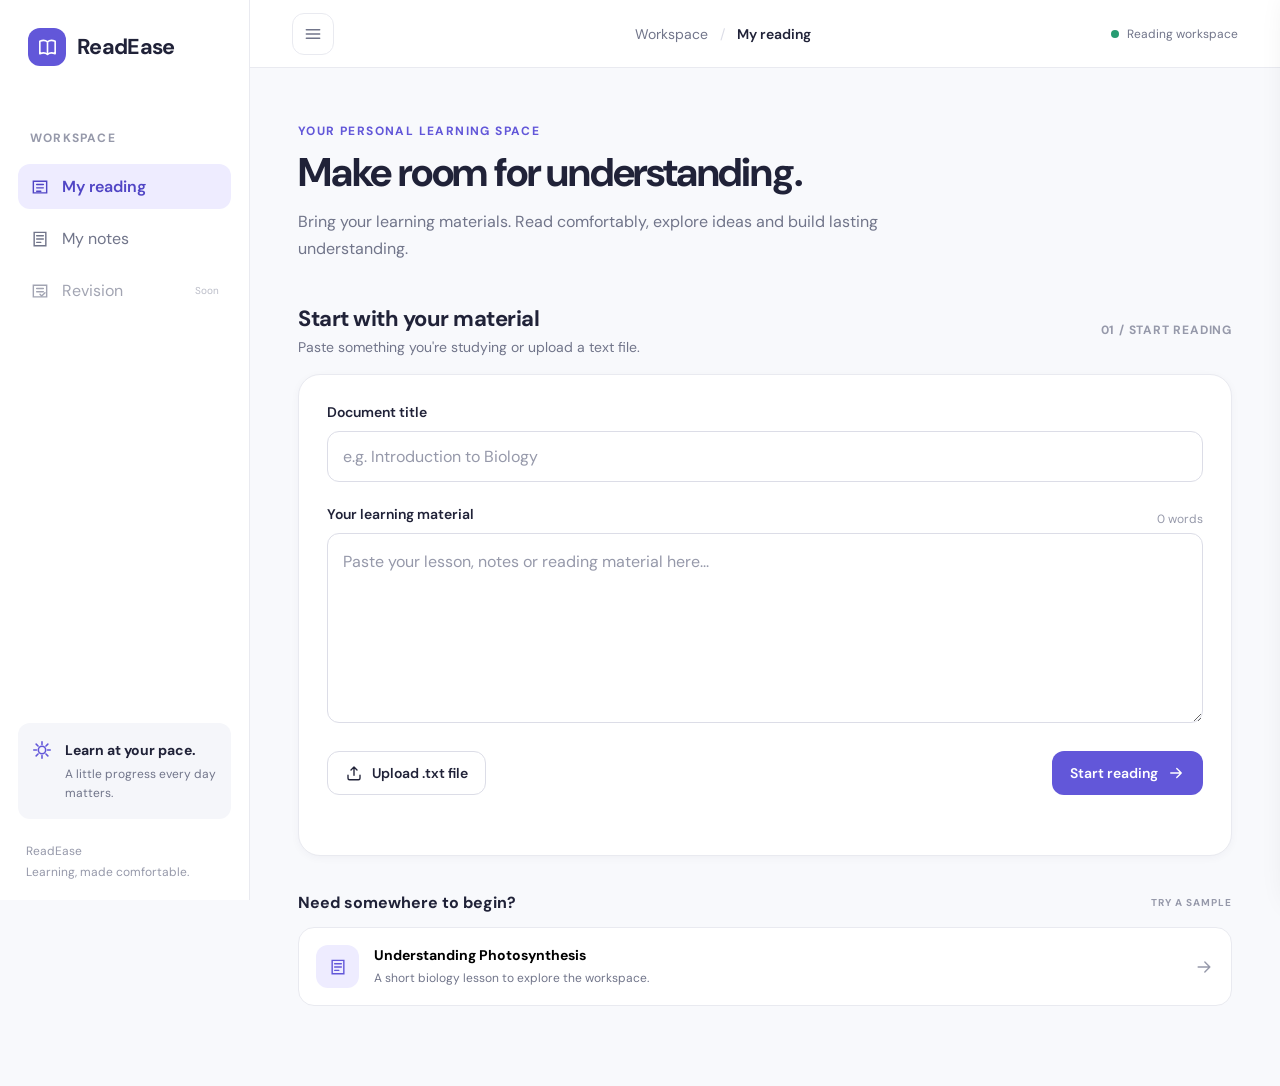
==== index.html @ 38e3af7a "initial commit" ====
<!DOCTYPE html>
<html lang="en">

<head>
  <meta charset="UTF-8" />
  <meta name="viewport" content="width=device-width, initial-scale=1.0" />

  <meta
    name="description"
    content="ReadEase helps students read comfortably, understand learning materials and remember what they learn."
  />

  <meta name="theme-color" content="#f8f9fc" />

  <title>ReadEase — Read. Understand. Remember.</title>

  <link rel="icon" href="/favicon.svg" type="image/svg+xml" />

  <link rel="preconnect" href="https://fonts.googleapis.com" />
  <link rel="preconnect" href="https://fonts.gstatic.com" crossorigin />

  <link
    href="https://fonts.googleapis.com/css2?family=DM+Sans:wght@400;500;600;700&family=Source+Serif+4:wght@400;500;600;700&family=Atkinson+Hyperlegible:wght@400;700&family=Open+Sans:wght@400;500;600;700&display=swap"
    rel="stylesheet"
  />

  <link rel="stylesheet" href="/src/styles/tokens.css" />
  <link rel="stylesheet" href="/src/styles/base.css" />
  <link rel="stylesheet" href="/src/styles/layout.css" />
  <link rel="stylesheet" href="/src/styles/components.css" />
  <link rel="stylesheet" href="/src/styles/responsive.css" />
  <link rel="stylesheet" href="/src/styles/accessibility.css" />

  <script type="module" src="/src/main.js"></script>
</head>

<body>

  <div class="app-shell">

    <!-- SIDEBAR -->

    <aside class="sidebar" id="sidebar">

      <a href="#" class="brand" aria-label="ReadEase home">

        <span class="brand-icon" aria-hidden="true">
          <svg viewBox="0 0 24 24" fill="none">
            <path
              d="M4 5.5C7.1 4.2 10.1 4.5 12 6.1C13.9 4.5 16.9 4.2 20 5.5V18.5C16.9 17.2 13.9 17.5 12 19.1C10.1 17.5 7.1 17.2 4 18.5V5.5Z"
              stroke="currentColor"
              stroke-width="1.7"
              stroke-linejoin="round"
            />
            <path
              d="M12 6.5V18.5"
              stroke="currentColor"
              stroke-width="1.7"
            />
          </svg>
        </span>

        <span>ReadEase</span>
      </a>


      <div class="sidebar-section">

        <p class="sidebar-label">WORKSPACE</p>

        <nav class="sidebar-nav" aria-label="Main navigation">

          <button class="nav-item active" type="button">
            <svg viewBox="0 0 24 24" fill="none" aria-hidden="true">
              <path d="M4 5H20V19H4V5Z" stroke="currentColor" stroke-width="1.7"/>
              <path d="M8 9H16M8 13H16M8 17H13" stroke="currentColor" stroke-width="1.7" stroke-linecap="round"/>
            </svg>
            <span>My reading</span>
          </button>

          <button
            class="nav-item"
            id="sidebarAnnotationsButton"
            type="button"
          >
            <svg viewBox="0 0 24 24" fill="none" aria-hidden="true">
              <path d="M5 4H19V20H5V4Z" stroke="currentColor" stroke-width="1.7"/>
              <path d="M8 8H16M8 12H16M8 16H13" stroke="currentColor" stroke-width="1.7" stroke-linecap="round"/>
            </svg>
            <span>My notes</span>
          </button>

          <button class="nav-item" type="button" disabled>
            <svg viewBox="0 0 24 24" fill="none" aria-hidden="true">
              <path d="M4 5H20V19H4V5Z" stroke="currentColor" stroke-width="1.7"/>
              <path d="M8 9H16M8 13H16" stroke="currentColor" stroke-width="1.7" stroke-linecap="round"/>
              <path d="M12 16L14 18L18 14" stroke="currentColor" stroke-width="1.7" stroke-linecap="round" stroke-linejoin="round"/>
            </svg>
            <span>Revision</span>
            <span class="coming-soon">Soon</span>
          </button>

        </nav>
      </div>


      <div class="sidebar-bottom">

        <div class="sidebar-message">

          <span class="message-icon" aria-hidden="true">
            <svg viewBox="0 0 24 24" fill="none">
              <path d="M12 3V6M12 18V21M3 12H6M18 12H21M5.6 5.6L7.7 7.7M16.3 16.3L18.4 18.4M18.4 5.6L16.3 7.7M7.7 16.3L5.6 18.4" stroke="currentColor" stroke-width="1.7" stroke-linecap="round"/>
              <circle cx="12" cy="12" r="4" stroke="currentColor" stroke-width="1.7"/>
            </svg>
          </span>

          <div>
            <strong>Learn at your pace.</strong>
            <p>A little progress every day matters.</p>
          </div>

        </div>

        <div class="sidebar-footer">
          <span>ReadEase</span>
          <span>Learning, made comfortable.</span>
        </div>

      </div>

    </aside>


    <!-- MAIN AREA -->

    <main class="main-area">

      <header class="topbar">

        <button
          class="mobile-menu-button icon-button"
          id="mobileMenuButton"
          type="button"
          aria-label="Toggle navigation"
          aria-expanded="false"
          aria-controls="sidebar"
        >
          <svg viewBox="0 0 24 24" fill="none" aria-hidden="true">
            <path d="M4 7H20M4 12H20M4 17H20" stroke="currentColor" stroke-width="1.8" stroke-linecap="round"/>
          </svg>
        </button>

        <div class="breadcrumb">
          <span>Workspace</span>
          <span class="breadcrumb-divider">/</span>
          <strong id="breadcrumbCurrent">My reading</strong>
        </div>

        <div class="topbar-right">
          <span class="offline-indicator">
            <span class="status-dot"></span>
            Reading workspace
          </span>
        </div>

      </header>


      <section class="page-content">

        <!-- PAGE HEADING -->

        <div class="page-heading" id="pageHeading">

          <div>
            <p class="eyebrow">YOUR PERSONAL LEARNING SPACE</p>

            <h1>Make room for understanding.</h1>

            <p class="page-description">
              Bring your learning materials. Read comfortably,
              explore ideas and build lasting understanding.
            </p>
          </div>

        </div>


        <!-- IMPORT SECTION -->

        <section class="import-section" id="importSection">

          <div class="section-heading">

            <div>
              <h2>Start with your material</h2>
              <p>Paste something you're studying or upload a text file.</p>
            </div>

            <span class="step-indicator">01 / START READING</span>

          </div>


          <div class="import-card">

            <div class="input-group">

              <label for="documentTitle">Document title</label>

              <input
                type="text"
                id="documentTitle"
                placeholder="e.g. Introduction to Biology"
                maxlength="120"
              />

            </div>


            <div class="input-group">

              <div class="textarea-heading">
                <label for="documentContent">Your learning material</label>
                <span id="wordCount">0 words</span>
              </div>

              <textarea
                id="documentContent"
                placeholder="Paste your lesson, notes or reading material here..."
                spellcheck="true"
              ></textarea>

            </div>


            <div class="import-actions">

              <label
                for="fileInput"
                class="button button-secondary upload-button"
              >
                <svg viewBox="0 0 24 24" fill="none" aria-hidden="true">
                  <path d="M12 15V4M8 8L12 4L16 8" stroke="currentColor" stroke-width="1.8" stroke-linecap="round" stroke-linejoin="round"/>
                  <path d="M4 15V19C4 20.1 4.9 21 6 21H18C19.1 21 20 20.1 20 19V15" stroke="currentColor" stroke-width="1.8" stroke-linecap="round"/>
                </svg>
                Upload .txt file
              </label>

              <input
                type="file"
                id="fileInput"
                accept=".txt,text/plain"
                hidden
              />

              <button
                class="button button-primary"
                id="startReadingButton"
                type="button"
              >
                Start reading

                <svg viewBox="0 0 24 24" fill="none" aria-hidden="true">
                  <path d="M5 12H19M13 6L19 12L13 18" stroke="currentColor" stroke-width="1.8" stroke-linecap="round" stroke-linejoin="round"/>
                </svg>
              </button>

            </div>

            <p class="form-message" id="formMessage" role="alert"></p>

          </div>


          <!-- SAMPLE -->

          <div class="sample-section">

            <div class="sample-heading">
              <h3>Need somewhere to begin?</h3>
              <span>TRY A SAMPLE</span>
            </div>

            <button class="sample-card" id="sampleButton" type="button">

              <span class="sample-icon" aria-hidden="true">
                <svg viewBox="0 0 24 24" fill="none">
                  <path d="M5 4H19V20H5V4Z" stroke="currentColor" stroke-width="1.7"/>
                  <path d="M8 8H16M8 12H16M8 16H13" stroke="currentColor" stroke-width="1.7" stroke-linecap="round"/>
                </svg>
              </span>

              <span class="sample-copy">
                <strong>Understanding Photosynthesis</strong>
                <span>A short biology lesson to explore the workspace.</span>
              </span>

              <svg class="sample-arrow" viewBox="0 0 24 24" fill="none" aria-hidden="true">
                <path d="M5 12H19M13 6L19 12L13 18" stroke="currentColor" stroke-width="1.7" stroke-linecap="round" stroke-linejoin="round"/>
              </svg>

            </button>

          </div>

        </section>


        <!-- READER SECTION -->

        <section class="reader-section hidden" id="readerSection">

          <div class="reader-toolbar">

            <button
              class="button button-secondary"
              id="editDocumentButton"
              type="button"
            >
              <svg viewBox="0 0 24 24" fill="none" aria-hidden="true">
                <path d="M15 18L9 12L15 6" stroke="currentColor" stroke-width="1.8" stroke-linecap="round" stroke-linejoin="round"/>
              </svg>
              Edit material
            </button>


            <div class="reader-tools">

              <button
                class="icon-button"
                id="decreaseFontButton"
                type="button"
                aria-label="Decrease text size"
                title="Decrease text size"
              >
                <span class="font-control-small">A−</span>
              </button>

              <button
                class="icon-button"
                id="increaseFontButton"
                type="button"
                aria-label="Increase text size"
                title="Increase text size"
              >
                <span class="font-control-large">A+</span>
              </button>


              <button
                class="button button-secondary"
                id="annotationsButton"
                type="button"
              >
                My annotations
              </button>


              <button
                class="button button-secondary"
                id="accessibilityButton"
                type="button"
                aria-expanded="false"
                aria-controls="accessibilityPanel"
              >
                <svg viewBox="0 0 24 24" fill="none" aria-hidden="true">
                  <circle cx="12" cy="12" r="3" stroke="currentColor" stroke-width="1.7"/>
                  <path d="M12 2V5M12 19V22M2 12H5M19 12H22M4.93 4.93L7.05 7.05M16.95 16.95L19.07 19.07M19.07 4.93L16.95 7.05M7.05 16.95L4.93 19.07" stroke="currentColor" stroke-width="1.7" stroke-linecap="round"/>
                </svg>
                Reading settings
              </button>


              <button
                class="button button-secondary focus-button"
                id="focusModeButton"
                type="button"
                aria-pressed="false"
              >
                <svg viewBox="0 0 24 24" fill="none" aria-hidden="true">
                  <path d="M4 9V5H8M16 5H20V9M20 15V19H16M8 19H4V15" stroke="currentColor" stroke-width="1.7" stroke-linecap="round" stroke-linejoin="round"/>
                </svg>
                <span>Focus mode</span>
              </button>

            </div>

          </div>


          <!-- ACCESSIBILITY PANEL -->

          <section
            class="accessibility-panel hidden"
            id="accessibilityPanel"
            aria-label="Reading preferences"
          >

            <div class="accessibility-panel-header">

              <div>
                <h2>Make reading comfortable</h2>
                <p>Adjust the experience to suit your preferences.</p>
              </div>

              <button
                class="icon-button"
                id="closeAccessibilityButton"
                type="button"
                aria-label="Close reading settings"
              >
                <svg viewBox="0 0 24 24" fill="none" aria-hidden="true">
                  <path d="M6 6L18 18M18 6L6 18" stroke="currentColor" stroke-width="1.8" stroke-linecap="round"/>
                </svg>
              </button>

            </div>


            <div class="settings-grid">

              <div class="setting-control">
                <label for="fontFamilySelect">Reading font</label>

                <select id="fontFamilySelect">
                  <option value="serif">Source Serif</option>
                  <option value="atkinson">Atkinson Hyperlegible</option>
                  <option value="sans">Open Sans</option>
                  <option value="system">System default</option>
                </select>
              </div>


              <div class="setting-control">
                <label for="lineSpacingRange">
                  Line spacing
                  <output id="lineSpacingValue">1.9</output>
                </label>

                <input
                  type="range"
                  id="lineSpacingRange"
                  min="1.4"
                  max="2.4"
                  step="0.1"
                  value="1.9"
                />
              </div>


              <div class="setting-control">
                <label for="letterSpacingRange">
                  Letter spacing
                  <output id="letterSpacingValue">0px</output>
                </label>

                <input
                  type="range"
                  id="letterSpacingRange"
                  min="0"
                  max="2"
                  step="0.1"
                  value="0"
                />
              </div>


              <div class="setting-control">
                <label for="readingThemeSelect">Reading background</label>

                <select id="readingThemeSelect">
                  <option value="light">Light</option>
                  <option value="warm">Warm</option>
                  <option value="dark">Dark</option>
                </select>
              </div>

            </div>


            <div class="settings-footer">

              <label class="toggle-setting" for="readingRulerToggle">

                <span>
                  <strong>Reading ruler</strong>
                  <small>Highlight the line you're following.</small>
                </span>

                <input
                  type="checkbox"
                  id="readingRulerToggle"
                />

                <span class="toggle-track" aria-hidden="true"></span>

              </label>

              <button
                class="text-button"
                id="resetReadingSettings"
                type="button"
              >
                Reset preferences
              </button>

            </div>

          </section>


          <!-- SPEECH PLAYER -->

          <section class="speech-player" aria-label="Read aloud controls">

            <div class="speech-info">

              <span class="speech-icon" aria-hidden="true">
                <svg viewBox="0 0 24 24" fill="none">
                  <path d="M4 10V14H8L13 18V6L8 10H4Z" stroke="currentColor" stroke-width="1.7" stroke-linejoin="round"/>
                  <path d="M17 9C18.6 10.6 18.6 13.4 17 15M19.5 6.5C22.5 9.5 22.5 14.5 19.5 17.5" stroke="currentColor" stroke-width="1.7" stroke-linecap="round"/>
                </svg>
              </span>

              <div>
                <strong>Listen to your reading</strong>
                <span id="speechStatus" aria-live="polite">Ready when you are</span>
              </div>

            </div>


            <div class="speech-controls">

              <button
                class="button button-primary speech-action"
                id="speechPlayButton"
                type="button"
              >
                Play
              </button>

              <button
                class="button button-secondary speech-action"
                id="speechPauseButton"
                type="button"
                disabled
              >
                Pause
              </button>

              <button
                class="button button-secondary speech-action"
                id="speechStopButton"
                type="button"
                disabled
              >
                Stop
              </button>

            </div>

          </section>


          <!-- READING CARD -->

          <article class="reading-card" id="readingCard">

            <div class="reading-meta">
              <span class="reading-category">YOUR READING</span>
              <span id="readingWordCount">0 words</span>
            </div>

            <h1 class="reading-title" id="readingTitle"></h1>

            <div class="reading-divider"></div>

            <div
              class="reading-content"
              id="readingContent"
              aria-label="Reading material"
            ></div>

          </article>


          <div class="reader-bottom-note">
            <svg viewBox="0 0 24 24" fill="none" aria-hidden="true">
              <circle cx="12" cy="12" r="9" stroke="currentColor" stroke-width="1.7"/>
              <path d="M12 11V16M12 8H12.01" stroke="currentColor" stroke-width="1.7" stroke-linecap="round"/>
            </svg>
            Take your time. Understanding matters more than speed.
          </div>

        </section>

      </section>

    </main>

  </div>


  <div class="mobile-overlay" id="mobileOverlay"></div>

  <div
    class="reading-ruler"
    id="readingRuler"
    aria-hidden="true"
  ></div>

</body>
</html>
---- src/styles/tokens.css ----
:root {
  /* Brand */
  
  --color-primary: #6257d9;
  --color-primary-dark: #5045c5;
  --color-primary-soft: #eeecff;
  
  /* Backgrounds */
  
  --color-background: #f8f9fc;
  --color-surface: #ffffff;
  --color-surface-soft: #f5f6fa;
  
  /* Text */
  
  --color-text: #202238;
  --color-text-secondary: #71758a;
  --color-text-muted: #9699aa;
  
  /* Borders */
  
  --color-border: #e9eaf0;
  --color-border-strong: #dcdde7;
  
  /* Status */
  
  --color-success: #269b71;
  --color-success-soft: #e8f7f0;
  --color-danger: #d94f5c;
  
  /* Typography */
  
  --font-ui: "DM Sans", system-ui, sans-serif;
  --font-reading: "Source Serif 4", Georgia, serif;
  
  --font-size-xs: 0.75rem;
  --font-size-sm: 0.875rem;
  --font-size-base: 1rem;
  --font-size-lg: 1.125rem;
  --font-size-xl: 1.375rem;
  --font-size-2xl: 1.75rem;
  --font-size-3xl: clamp(1.8rem, 4vw, 2.5rem);
  
  /* Spacing */
  
  --space-1: 0.25rem;
  --space-2: 0.5rem;
  --space-3: 0.75rem;
  --space-4: 1rem;
  --space-5: 1.25rem;
  --space-6: 1.5rem;
  --space-8: 2rem;
  --space-10: 2.5rem;
  --space-12: 3rem;
  
  /* Radius */
  
  --radius-sm: 8px;
  --radius-md: 12px;
  --radius-lg: 16px;
  --radius-xl: 22px;
  
  /* Shadows */
  
  --shadow-sm: 0 2px 8px rgba(31, 35, 65, 0.04);
  
  --shadow-md:
    0 8px 28px rgba(31, 35, 65, 0.06);
  
  /* Layout */
  
  --sidebar-width: 250px;
  --topbar-height: 68px;
  
  /* Motion */
  
  --transition-fast: 150ms ease;
  --transition-normal: 220ms ease;
}
---- src/styles/base.css ----
* {
  box-sizing: border-box;
}

html {
  min-width: 320px;
  scroll-behavior: smooth;
}

body {
  margin: 0;
  min-height: 100vh;

  background: var(--color-background);

  color: var(--color-text);

  font-family: var(--font-ui);

  font-size: var(--font-size-base);

  -webkit-font-smoothing: antialiased;
}

button,
input,
textarea {
  font: inherit;
}

button {
  cursor: pointer;
}

button:disabled {
  cursor: not-allowed;
}

button:focus-visible,
input:focus-visible,
textarea:focus-visible,
a:focus-visible {
  outline: 3px solid rgba(98, 87, 217, 0.35);
  outline-offset: 3px;
}

a {
  color: inherit;
  text-decoration: none;
}

svg {
  display: block;
  width: 20px;
  height: 20px;
}

.hidden {
  display: none !important;
}

::selection {
  color: var(--color-primary-dark);
  background: #e5e2ff;
}

@media (prefers-reduced-motion: reduce) {
  *,
  *::before,
  *::after {
    scroll-behavior: auto !important;
    animation-duration: 0.01ms !important;
    animation-iteration-count: 1 !important;
    transition-duration: 0.01ms !important;
  }
}
---- src/styles/layout.css ----
.app-shell {
  min-height: 100vh;
}

.sidebar {
  position: fixed;
  inset: 0 auto 0 0;

  z-index: 30;

  display: flex;
  flex-direction: column;

  width: var(--sidebar-width);
  padding: 28px 18px 20px;

  background: var(--color-surface);

  border-right: 1px solid var(--color-border);
}

.brand {
  display: flex;
  align-items: center;
  gap: 11px;

  padding: 0 10px;

  font-size: 1.35rem;
  font-weight: 700;
  letter-spacing: -0.7px;
}

.brand-icon {
  display: grid;
  place-items: center;

  width: 38px;
  height: 38px;

  color: white;
  background: var(--color-primary);

  border-radius: 12px;
}

.brand-icon svg {
  width: 23px;
  height: 23px;
}

.sidebar-section {
  margin-top: 52px;
}

.sidebar-label {
  padding: 0 12px;

  color: var(--color-text-muted);

  font-size: var(--font-size-xs);
  font-weight: 700;
  letter-spacing: 1.2px;
}

.sidebar-nav {
  display: grid;
  gap: 7px;

  margin-top: 18px;
}

.main-area {
  min-height: 100vh;
  margin-left: var(--sidebar-width);
}

.topbar {
  position: sticky;
  top: 0;

  z-index: 20;

  display: flex;
  align-items: center;
  justify-content: space-between;

  height: var(--topbar-height);
  padding: 0 42px;

  background: rgba(255, 255, 255, 0.94);

  border-bottom: 1px solid var(--color-border);

  backdrop-filter: blur(12px);
}

.breadcrumb {
  display: flex;
  align-items: center;
  gap: 12px;

  color: var(--color-text-secondary);

  font-size: var(--font-size-sm);
}

.breadcrumb-divider {
  color: var(--color-border-strong);
}

.breadcrumb strong {
  color: var(--color-text);
  font-weight: 600;
}

.topbar-right {
  display: flex;
  align-items: center;
}

.page-content {
  width: min(100%, 1120px);

  margin: 0 auto;
  padding: 55px 48px 80px;
}

.page-heading {
  margin-bottom: 42px;
}

.page-heading h1 {
  margin: 9px 0 12px;

  font-size: var(--font-size-3xl);
  line-height: 1.2;
  letter-spacing: -1.2px;
}

.page-description {
  max-width: 600px;

  margin: 0;

  color: var(--color-text-secondary);

  line-height: 1.7;
}

.import-section,
.reader-section {
  width: 100%;
}

.section-heading {
  display: flex;
  align-items: center;
  justify-content: space-between;

  margin-bottom: 18px;
}

.section-heading h2 {
  margin: 0 0 5px;

  font-size: var(--font-size-xl);
  letter-spacing: -0.5px;
}

.section-heading p {
  margin: 0;

  color: var(--color-text-secondary);

  font-size: var(--font-size-sm);
}

.import-card {
  padding: 28px;

  background: var(--color-surface);

  border: 1px solid var(--color-border);
  border-radius: var(--radius-xl);

  box-shadow: var(--shadow-sm);
}

.sample-section {
  margin-top: 36px;
}

.sample-heading {
  display: flex;
  align-items: center;
  justify-content: space-between;

  margin-bottom: 14px;
}

.sample-heading h3 {
  margin: 0;

  font-size: var(--font-size-base);
}

.reader-toolbar {
  display: flex;
  align-items: center;
  justify-content: space-between;

  margin-bottom: 24px;
}

.reader-tools {
  display: flex;
  align-items: center;
  gap: 8px;
}

.reading-card {
  padding: 54px 65px;

  background: var(--color-surface);

  border: 1px solid var(--color-border);
  border-radius: var(--radius-xl);

  box-shadow: var(--shadow-sm);
}

.reading-title {
  margin: 24px 0;

  font-size: clamp(1.7rem, 4vw, 2.3rem);
  line-height: 1.3;
  letter-spacing: -0.8px;
}

.reading-divider {
  height: 1px;
  background: var(--color-border);
}

.reading-content {
  max-width: 720px;

  margin: 34px auto 0;

  font-family: var(--font-reading);
  font-size: var(--reading-font-size, 19px);
  line-height: var(--reading-line-height, 1.9);

  color: #414458;
}

.reading-content p {
  margin: 0 0 25px;
}

.reader-bottom-note {
  display: flex;
  align-items: center;
  justify-content: center;
  gap: 10px;

  margin-top: 22px;

  color: var(--color-text-secondary);

  font-size: var(--font-size-sm);
}

.sidebar-bottom {
  margin-top: auto;
}

.sidebar-message {
  display: flex;
  align-items: flex-start;
  gap: 12px;

  padding: 16px 13px;

  background: var(--color-surface-soft);

  border-radius: var(--radius-md);
}

.sidebar-message strong {
  font-size: var(--font-size-sm);
}

.sidebar-message p {
  margin: 5px 0 0;

  color: var(--color-text-secondary);

  font-size: var(--font-size-xs);
  line-height: 1.6;
}

.sidebar-footer {
  display: flex;
  flex-direction: column;
  gap: 5px;

  padding: 24px 8px 0;

  color: var(--color-text-muted);

  font-size: var(--font-size-xs);
}

.mobile-overlay,
.mobile-menu-button {
  display: none;
}
---- src/styles/components.css ----
.eyebrow {
  margin: 0;

  color: var(--color-primary);

  font-size: var(--font-size-xs);
  font-weight: 700;
  letter-spacing: 1.4px;
}

.step-indicator {
  color: var(--color-text-muted);

  font-size: var(--font-size-xs);
  font-weight: 700;
  letter-spacing: 0.8px;
}

.nav-item {
  display: flex;
  align-items: center;
  gap: 12px;

  width: 100%;
  padding: 12px;

  color: var(--color-text-secondary);

  background: transparent;

  border: 0;
  border-radius: var(--radius-md);

  text-align: left;

  transition:
    background var(--transition-fast),
    color var(--transition-fast);
}

.nav-item svg {
  flex-shrink: 0;
}

.nav-item:hover:not(:disabled) {
  color: var(--color-primary);
  background: var(--color-primary-soft);
}

.nav-item.active {
  color: var(--color-primary-dark);
  background: var(--color-primary-soft);

  font-weight: 600;
}

.nav-item:disabled {
  opacity: 0.65;
}

.coming-soon {
  margin-left: auto;

  color: var(--color-text-muted);

  font-size: 10px;
}

.message-icon {
  color: var(--color-primary);
}

.message-icon svg {
  width: 22px;
  height: 22px;
}

.offline-indicator {
  display: flex;
  align-items: center;
  gap: 8px;

  color: var(--color-text-secondary);

  font-size: var(--font-size-xs);
}

.status-dot {
  width: 8px;
  height: 8px;

  background: var(--color-success);

  border-radius: 50%;
}

.input-group {
  margin-bottom: 23px;
}

.input-group label {
  display: block;

  margin-bottom: 10px;

  font-size: var(--font-size-sm);
  font-weight: 600;
}

.input-group input,
.input-group textarea {
  width: 100%;

  padding: 14px 15px;

  color: var(--color-text);

  background: var(--color-surface);

  border: 1px solid var(--color-border-strong);
  border-radius: var(--radius-md);

  transition: border-color var(--transition-fast);
}

.input-group input::placeholder,
.input-group textarea::placeholder {
  color: var(--color-text-muted);
}

.input-group input:focus,
.input-group textarea:focus {
  outline: none;
  border-color: var(--color-primary);
}

.input-group textarea {
  min-height: 190px;

  resize: vertical;

  line-height: 1.7;
}

.textarea-heading {
  display: flex;
  align-items: center;
  justify-content: space-between;
}

.textarea-heading label {
  margin-bottom: 10px;
}

#wordCount {
  color: var(--color-text-muted);
  font-size: var(--font-size-xs);
}

.import-actions {
  display: flex;
  align-items: center;
  justify-content: space-between;

  gap: 14px;
}

.button {
  display: inline-flex;
  align-items: center;
  justify-content: center;
  gap: 9px;

  min-height: 44px;
  padding: 10px 17px;

  border: 1px solid transparent;
  border-radius: var(--radius-md);

  font-size: var(--font-size-sm);
  font-weight: 600;

  transition:
    background var(--transition-fast),
    border-color var(--transition-fast),
    transform var(--transition-fast);
}

.button svg {
  width: 18px;
  height: 18px;
}

.button:active {
  transform: translateY(1px);
}

.button-primary {
  color: white;
  background: var(--color-primary);
}

.button-primary:hover {
  background: var(--color-primary-dark);
}

.button-secondary {
  color: var(--color-text);
  background: white;
  border-color: var(--color-border-strong);
}

.button-secondary:hover {
  background: var(--color-surface-soft);
}

.upload-button {
  cursor: pointer;
}

.form-message {
  min-height: 20px;
  margin: 12px 0 0;

  color: var(--color-danger);

  font-size: var(--font-size-sm);
}

.sample-heading span {
  color: var(--color-text-muted);

  font-size: 10px;
  font-weight: 700;
  letter-spacing: 1px;
}

.sample-card {
  display: flex;
  align-items: center;
  gap: 15px;

  width: 100%;
  padding: 17px;

  text-align: left;

  background: var(--color-surface);

  border: 1px solid var(--color-border);
  border-radius: var(--radius-lg);

  transition:
    border-color var(--transition-fast),
    box-shadow var(--transition-fast);
}

.sample-card:hover {
  border-color: var(--color-primary);
  box-shadow: var(--shadow-sm);
}

.sample-icon {
  display: grid;
  place-items: center;

  flex-shrink: 0;

  width: 43px;
  height: 43px;

  color: var(--color-primary);
  background: var(--color-primary-soft);

  border-radius: var(--radius-md);
}

.sample-copy {
  display: flex;
  flex-direction: column;
  gap: 5px;

  min-width: 0;
}

.sample-copy strong {
  font-size: var(--font-size-sm);
}

.sample-copy span {
  color: var(--color-text-secondary);

  font-size: var(--font-size-xs);
  line-height: 1.5;
}

.sample-arrow {
  flex-shrink: 0;
  margin-left: auto;
  color: var(--color-text-muted);
}

.icon-button {
  display: grid;
  place-items: center;

  width: 42px;
  height: 42px;

  color: var(--color-text-secondary);

  background: var(--color-surface);

  border: 1px solid var(--color-border);
  border-radius: var(--radius-md);

  transition:
    background var(--transition-fast),
    color var(--transition-fast);
}

.icon-button:hover {
  color: var(--color-primary);
  background: var(--color-primary-soft);
}

.font-control-small {
  font-size: 13px;
}

.font-control-large {
  font-size: 15px;
  font-weight: 700;
}

.reading-meta {
  display: flex;
  align-items: center;
  justify-content: space-between;

  color: var(--color-text-muted);

  font-size: var(--font-size-xs);
}

.reading-category {
  color: var(--color-primary);
  font-weight: 700;
  letter-spacing: 1px;
}

.reader-bottom-note svg {
  color: var(--color-primary);
}

.focus-mode .sidebar,
.focus-mode .topbar,
.focus-mode .page-heading,
.focus-mode .reader-toolbar,
.focus-mode .reader-bottom-note {
  display: none;
}

.focus-mode .main-area {
  margin-left: 0;
}

.focus-mode .page-content {
  width: min(100%, 950px);
  padding-top: 50px;
}

.focus-mode .reading-card {
  padding-top: 65px;
  padding-bottom: 65px;
}
---- src/styles/responsive.css ----
@media (max-width: 1100px) {
  
  .page-content {
    padding-right: 32px;
    padding-left: 32px;
  }
  
  .reading-card {
    padding: 45px;
  }
  
}


@media (max-width: 800px) {
  
  :root {
    --sidebar-width: 0px;
  }
  
  .sidebar {
    width: 260px;
    
    transform: translateX(-100%);
    
    transition: transform var(--transition-normal);
  }
  
  .sidebar.open {
    transform: translateX(0);
  }
  
  .main-area {
    margin-left: 0;
  }
  
  .topbar {
    padding: 0 24px;
  }
  
  .mobile-menu-button {
    display: grid;
  }
  
  .breadcrumb {
    margin-right: auto;
    margin-left: 15px;
  }
  
  .mobile-overlay {
    position: fixed;
    inset: 0;
    
    z-index: 25;
    
    background: rgba(20, 22, 40, 0.35);
  }
  
  .mobile-overlay.visible {
    display: block;
  }
  
  .page-content {
    padding: 42px 28px 65px;
  }
  
}


@media (max-width: 600px) {
  
  .topbar {
    height: 60px;
    padding: 0 16px;
  }
  
  .offline-indicator {
    font-size: 0;
  }
  
  .page-content {
    padding: 35px 17px 50px;
  }
  
  .page-heading {
    margin-bottom: 30px;
  }
  
  .page-heading h1 {
    letter-spacing: -0.8px;
  }
  
  .page-description {
    font-size: var(--font-size-sm);
  }
  
  .section-heading {
    align-items: flex-start;
    gap: 10px;
  }
  
  .section-heading h2 {
    font-size: 1.15rem;
  }
  
  .step-indicator {
    font-size: 9px;
    white-space: nowrap;
  }
  
  .import-card {
    padding: 19px 15px;
    border-radius: var(--radius-lg);
  }
  
  .input-group textarea {
    min-height: 170px;
  }
  
  .import-actions {
    align-items: stretch;
    flex-direction: column;
  }
  
  .import-actions .button {
    width: 100%;
  }
  
  .sample-card {
    padding: 14px 12px;
  }
  
  .sample-copy strong {
    font-size: 13px;
  }
  
  .sample-copy span {
    font-size: 11px;
  }
  
  .reader-toolbar {
    align-items: flex-start;
    flex-direction: column;
    gap: 15px;
  }
  
  .reader-tools {
    width: 100%;
    justify-content: flex-end;
  }
  
  .reading-card {
    padding: 27px 20px;
    border-radius: var(--radius-lg);
  }
  
  .reading-content {
    margin-top: 25px;
    line-height: 1.8;
  }
  
  .reader-bottom-note {
    align-items: flex-start;
    justify-content: flex-start;
    
    font-size: 12px;
    line-height: 1.6;
  }
  
}


@media (max-width: 360px) {
  
  .page-content {
    padding-right: 13px;
    padding-left: 13px;
  }
  
  .import-card {
    padding: 16px 12px;
  }
  
  .reading-card {
    padding: 22px 15px;
  }
  
}
@media (max-width: 700px) {
  
  .accessibility-panel {
    padding: 19px 15px;
  }
  
  .settings-grid {
    grid-template-columns: 1fr;
    gap: 19px;
  }
  
  .settings-footer {
    align-items: flex-start;
    flex-direction: column;
  }
  
  .speech-player {
    align-items: flex-start;
    flex-direction: column;
  }
  
  .speech-controls {
    width: 100%;
  }
  
  .speech-action {
    flex: 1;
    min-width: 0;
  }
  
}


@media (max-width: 400px) {
  
  .speech-player {
    padding: 15px 12px;
  }
  
  .speech-controls {
    gap: 6px;
  }
  
  .speech-action {
    padding: 8px 7px;
    font-size: 12px;
  }
  
  .accessibility-panel-header h2 {
    font-size: 1rem;
  }
  
}
---- src/styles/accessibility.css ----
/* ACCESSIBILITY PANEL */

.accessibility-panel {
  margin-bottom: 20px;
  padding: 24px;

  background: var(--color-surface);

  border: 1px solid var(--color-border);
  border-radius: var(--radius-lg);

  box-shadow: var(--shadow-sm);
}

.accessibility-panel-header {
  display: flex;
  align-items: flex-start;
  justify-content: space-between;

  gap: 15px;

  margin-bottom: 24px;
}

.accessibility-panel-header h2 {
  margin: 0 0 6px;

  font-size: 1.1rem;
}

.accessibility-panel-header p {
  margin: 0;

  color: var(--color-text-secondary);

  font-size: var(--font-size-sm);
  line-height: 1.6;
}

.settings-grid {
  display: grid;
  grid-template-columns: repeat(2, minmax(0, 1fr));
  gap: 22px;
}

.setting-control {
  min-width: 0;
}

.setting-control label {
  display: flex;
  justify-content: space-between;
  align-items: center;

  gap: 10px;

  margin-bottom: 11px;

  font-size: var(--font-size-sm);
  font-weight: 600;
}

.setting-control output {
  color: var(--color-primary);
  font-size: var(--font-size-xs);
}

.setting-control select {
  width: 100%;
  min-height: 44px;
  padding: 10px 12px;

  color: var(--color-text);

  background: var(--color-surface);

  border: 1px solid var(--color-border-strong);
  border-radius: var(--radius-md);
}

.setting-control input[type="range"] {
  display: block;
  width: 100%;

  accent-color: var(--color-primary);

  cursor: pointer;
}

.settings-footer {
  display: flex;
  align-items: center;
  justify-content: space-between;

  gap: 20px;

  margin-top: 24px;
  padding-top: 20px;

  border-top: 1px solid var(--color-border);
}

.toggle-setting {
  display: flex;
  align-items: center;
  gap: 15px;

  position: relative;

  cursor: pointer;
}

.toggle-setting > span:first-child {
  display: flex;
  flex-direction: column;
  gap: 4px;
}

.toggle-setting strong {
  font-size: var(--font-size-sm);
}

.toggle-setting small {
  color: var(--color-text-secondary);
  font-size: var(--font-size-xs);
}

.toggle-setting input {
  position: absolute;
  opacity: 0;
  pointer-events: none;
}

.toggle-track {
  position: relative;

  width: 42px;
  height: 24px;

  flex-shrink: 0;

  background: var(--color-border-strong);

  border-radius: 20px;

  transition: background var(--transition-fast);
}

.toggle-track::after {
  content: "";

  position: absolute;
  top: 3px;
  left: 3px;

  width: 18px;
  height: 18px;

  background: white;

  border-radius: 50%;

  transition: transform var(--transition-fast);
}

.toggle-setting input:checked + .toggle-track {
  background: var(--color-primary);
}

.toggle-setting input:checked + .toggle-track::after {
  transform: translateX(18px);
}

.toggle-setting input:focus-visible + .toggle-track {
  outline: 3px solid rgba(98, 87, 217, 0.35);
  outline-offset: 3px;
}

.text-button {
  padding: 8px 0;

  color: var(--color-primary);

  background: none;
  border: 0;

  font-size: var(--font-size-sm);
  font-weight: 600;
}

.text-button:hover {
  color: var(--color-primary-dark);
  text-decoration: underline;
}


/* SPEECH PLAYER */

.speech-player {
  display: flex;
  align-items: center;
  justify-content: space-between;

  gap: 20px;

  margin-bottom: 20px;
  padding: 17px 20px;

  background: var(--color-surface);

  border: 1px solid var(--color-border);
  border-radius: var(--radius-lg);
}

.speech-info {
  display: flex;
  align-items: center;
  gap: 12px;

  min-width: 0;
}

.speech-icon {
  display: grid;
  place-items: center;

  flex-shrink: 0;

  width: 42px;
  height: 42px;

  color: var(--color-primary);

  background: var(--color-primary-soft);

  border-radius: var(--radius-md);
}

.speech-info > div {
  display: flex;
  flex-direction: column;
  gap: 4px;
}

.speech-info strong {
  font-size: var(--font-size-sm);
}

.speech-info span:not(.speech-icon) {
  color: var(--color-text-secondary);

  font-size: var(--font-size-xs);
}

.speech-controls {
  display: flex;
  align-items: center;
  gap: 8px;
}

.speech-action {
  min-width: 72px;
  min-height: 39px;
  padding: 8px 12px;
}

.speech-action:disabled {
  opacity: 0.45;
}


/* READING THEMES */

.reading-card {
  --reading-background: #ffffff;
  --reading-text: #414458;
  --reading-heading: #202238;

  background: var(--reading-background);
}

.reading-card[data-theme="warm"] {
  --reading-background: #fbf4e8;
  --reading-text: #554b3d;
  --reading-heading: #342c24;
}

.reading-card[data-theme="dark"] {
  --reading-background: #202331;
  --reading-text: #e1e3eb;
  --reading-heading: #ffffff;

  border-color: #35394b;
}

.reading-card .reading-title {
  color: var(--reading-heading);
}

.reading-card .reading-content {
  color: var(--reading-text);
}

.reading-card .reading-divider {
  background: var(--color-border);
}

.reading-card[data-theme="dark"] .reading-divider {
  background: #3c4052;
}

.reading-card[data-theme="dark"] .reading-meta {
  color: #b0b4c6;
}


/* READING RULER */

.reading-ruler {
  position: fixed;
  z-index: 50;

  left: 0;
  top: -100px;

  width: 100%;
  height: 40px;

  background: rgba(98, 87, 217, 0.10);

  border-top: 1px solid rgba(98, 87, 217, 0.32);
  border-bottom: 1px solid rgba(98, 87, 217, 0.32);

  pointer-events: none;

  opacity: 0;

  transition: opacity 120ms ease;
}

.reading-ruler.active {
  opacity: 1;
}


/* FOCUS MODE ADJUSTMENTS */

.focus-mode .speech-player,
.focus-mode .accessibility-panel {
  max-width: 850px;
  margin-right: auto;
  margin-left: auto;
}

.focus-mode .reading-card {
  max-width: 850px;
  margin: 0 auto;
}

.focus-mode .reader-section {
  padding-top: 25px;
}

/* Annotation selection toolbar */

.annotation-toolbar {
  position: absolute;
  z-index: 1000;
  display: none;
  flex-wrap: wrap;
  gap: 5px;
  padding: 8px;
  background: var(--color-surface, #ffffff);
  border: 1px solid var(--color-border, #e2e5ec);
  border-radius: 12px;
  box-shadow: 0 8px 28px rgba(0, 0, 0, 0.13);
  max-width: calc(100vw - 16px);
}

.annotation-toolbar.visible {
  display: flex;
}

.annotation-toolbar button {
  display: flex;
  align-items: center;
  gap: 5px;
  padding: 8px 10px;
  border: 0;
  border-radius: 7px;
  background: transparent;
  cursor: pointer;
  font: inherit;
  font-size: 12px;
}

.annotation-toolbar button:hover {
  background: #f0f2f7;
}

.annotation-dot {
  width: 10px;
  height: 10px;
  border-radius: 50%;
}

.annotation-dot.yellow {
  background: #f4d35e;
}

.annotation-dot.green {
  background: #81c995;
}

.annotation-dot.blue {
  background: #80b8ed;
}


/* Saved highlights */

.saved-highlight {
  padding: 1px 2px;
  border-radius: 3px;
}

.saved-highlight.yellow {
  background: #fff0a6;
  color: #302700;
}

.saved-highlight.green {
  background: #c9f0d5;
  color: #173c25;
}

.saved-highlight.blue {
  background: #c9e4ff;
  color: #173858;
}


/* Annotations panel */

.annotations-panel {
  position: fixed;
  z-index: 1100;
  top: 0;
  right: 0;
  width: min(420px, 100%);
  height: 100dvh;
  padding: 24px;
  background: var(--color-surface, #ffffff);
  box-shadow: -8px 0 30px rgba(0, 0, 0, 0.12);
  transform: translateX(105%);
  transition: transform 0.25s ease;
  overflow-y: auto;
}

.annotations-panel.visible {
  transform: translateX(0);
}

.annotations-header {
  display: flex;
  justify-content: space-between;
  align-items: flex-start;
  gap: 15px;
  margin-bottom: 24px;
}

.annotations-header h2 {
  margin: 0 0 5px;
}

.annotations-header p {
  margin: 0;
  font-size: 13px;
  opacity: 0.7;
}

.annotations-header button {
  border: 0;
  background: transparent;
  font-size: 26px;
  cursor: pointer;
}

.annotation-item {
  padding: 16px 0;
  border-bottom: 1px solid var(--color-border, #e2e5ec);
}

.annotation-item blockquote {
  margin: 10px 0;
  padding-left: 12px;
  border-left: 3px solid #a8b6cf;
  line-height: 1.6;
}

.annotation-note-preview {
  padding: 10px;
  background: #f3f5f9;
  border-radius: 8px;
  font-size: 14px;
}

.annotation-item-actions {
  display: flex;
  gap: 12px;
  margin-top: 12px;
}

.annotation-item-actions button {
  border: 0;
  background: transparent;
  color: var(--color-primary, #5266bd);
  cursor: pointer;
  font: inherit;
  font-size: 13px;
}

.annotations-empty {
  line-height: 1.7;
  opacity: 0.7;
}


/* Note dialog */

.annotation-note-dialog {
  position: fixed;
  z-index: 1200;
  inset: 0;
  display: none;
  align-items: center;
  justify-content: center;
  padding: 16px;
  background: rgba(0, 0, 0, 0.45);
}

.annotation-note-dialog.visible {
  display: flex;
}

.annotation-note-dialog form {
  width: min(440px, 100%);
  padding: 24px;
  background: #ffffff;
  border-radius: 16px;
  color: #202532;
}

.annotation-note-dialog h2 {
  margin-top: 0;
}

.note-selected-text {
  padding: 12px;
  background: #f2f4f8;
  border-radius: 8px;
  font-size: 13px;
  line-height: 1.6;
}

.annotation-note-dialog label {
  display: block;
  margin: 16px 0 8px;
  font-weight: 600;
}

.annotation-note-dialog textarea {
  width: 100%;
  min-height: 120px;
  padding: 12px;
  border: 1px solid #d6dbe5;
  border-radius: 8px;
  resize: vertical;
  font: inherit;
}

.annotation-note-actions {
  display: flex;
  justify-content: flex-end;
  gap: 10px;
  margin-top: 16px;
}

.annotation-note-actions button {
  padding: 10px 14px;
  border: 0;
  border-radius: 8px;
  cursor: pointer;
}

.annotation-note-actions button[type="submit"] {
  background: #5266bd;
  color: white;
}

@media (max-width: 480px) {
  .annotation-toolbar {
    gap: 2px;
    padding: 5px;
  }

  .annotation-toolbar button {
    padding: 8px 6px;
    font-size: 11px;
  }

  .annotations-panel {
    padding: 18px;
  }
}

@media (prefers-reduced-motion: reduce) {
  .annotations-panel {
    transition: none;
  }
}
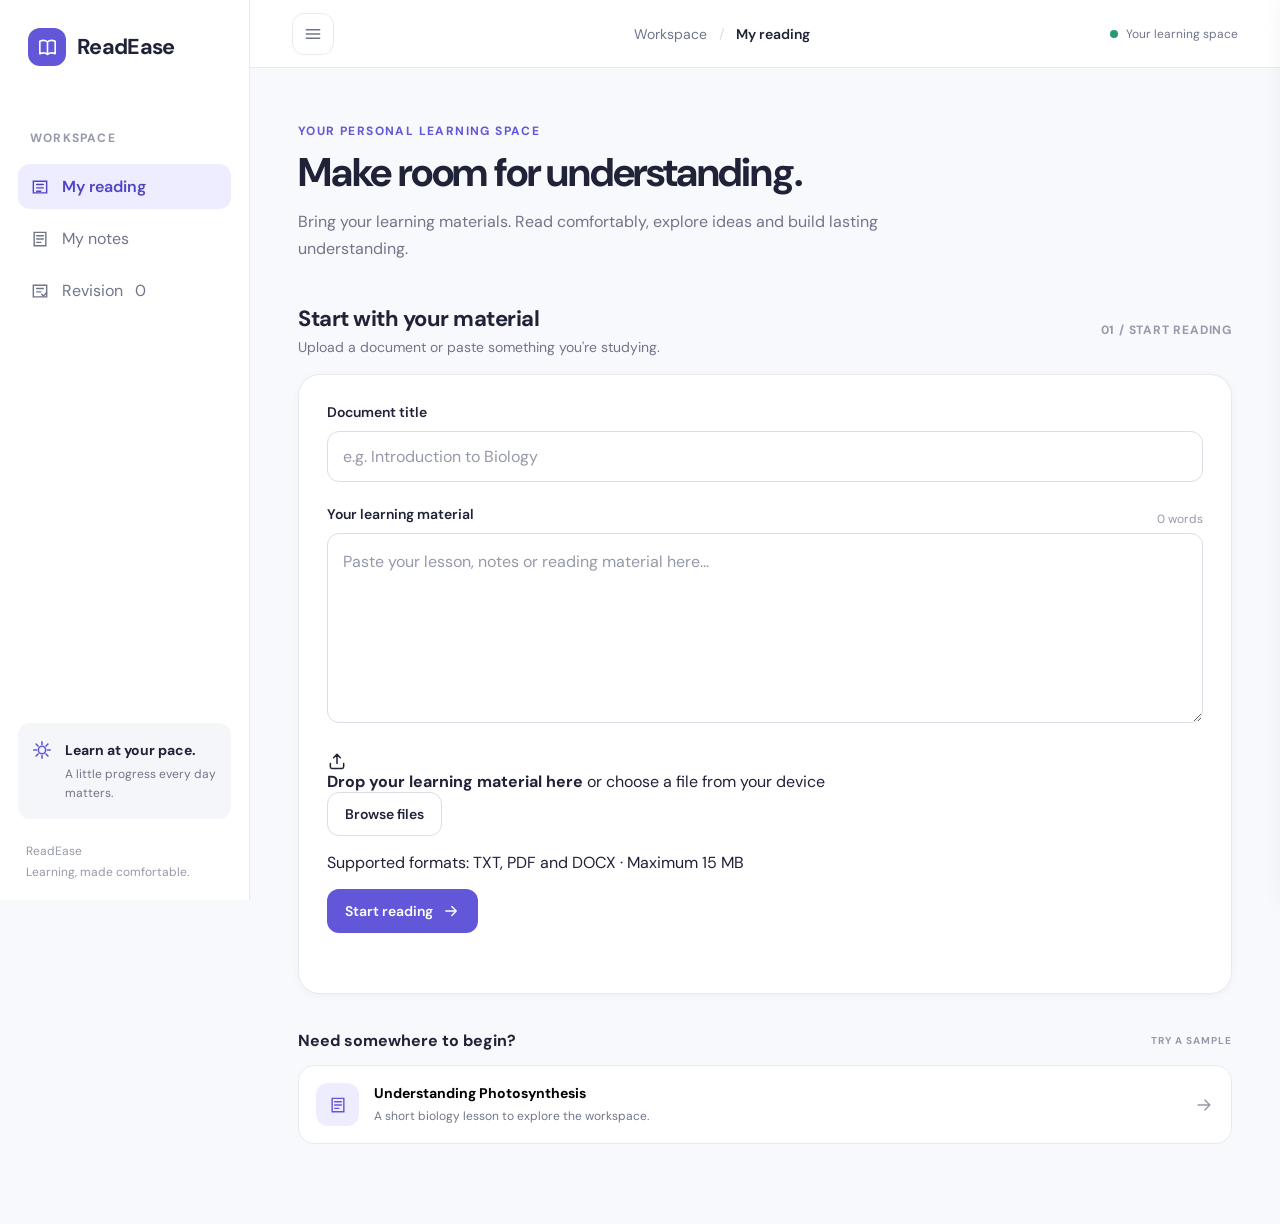
==== commit ed495c7e: "add pdf and docx support" ====
--- a/index.html
+++ b/index.html
@@ -20,7 +20,7 @@
   <link rel="preconnect" href="https://fonts.gstatic.com" crossorigin />
 
   <link
-    href="https://fonts.googleapis.com/css2?family=DM+Sans:wght@400;500;600;700&family=Source+Serif+4:wght@400;500;600;700&family=Atkinson+Hyperlegible:wght@400;700&family=Open+Sans:wght@400;500;600;700&display=swap"
+    href="https://fonts.googleapis.com/css2?family=DM+Sans:wght@400;500;600;700;800&family=Source+Serif+4:wght@400;500;600;700&family=Atkinson+Hyperlegible:wght@400;700&family=Open+Sans:wght@400;500;600;700&display=swap"
     rel="stylesheet"
   />
 
@@ -52,15 +52,12 @@
               stroke-width="1.7"
               stroke-linejoin="round"
             />
-            <path
-              d="M12 6.5V18.5"
-              stroke="currentColor"
-              stroke-width="1.7"
-            />
+            <path d="M12 6.5V18.5" stroke="currentColor" stroke-width="1.7"/>
           </svg>
         </span>
 
         <span>ReadEase</span>
+
       </a>
 
 
@@ -70,37 +67,55 @@
 
         <nav class="sidebar-nav" aria-label="Main navigation">
 
-          <button class="nav-item active" type="button">
+          <button
+            class="nav-item active"
+            id="sidebarReadingButton"
+            type="button"
+            data-page="reading"
+          >
             <svg viewBox="0 0 24 24" fill="none" aria-hidden="true">
               <path d="M4 5H20V19H4V5Z" stroke="currentColor" stroke-width="1.7"/>
               <path d="M8 9H16M8 13H16M8 17H13" stroke="currentColor" stroke-width="1.7" stroke-linecap="round"/>
             </svg>
+
             <span>My reading</span>
           </button>
+
 
           <button
             class="nav-item"
             id="sidebarAnnotationsButton"
             type="button"
+            data-page="notes"
           >
             <svg viewBox="0 0 24 24" fill="none" aria-hidden="true">
               <path d="M5 4H19V20H5V4Z" stroke="currentColor" stroke-width="1.7"/>
               <path d="M8 8H16M8 12H16M8 16H13" stroke="currentColor" stroke-width="1.7" stroke-linecap="round"/>
             </svg>
+
             <span>My notes</span>
           </button>
 
-          <button class="nav-item" type="button" disabled>
+
+          <button
+            class="nav-item"
+            id="revisionNavButton"
+            type="button"
+            data-page="revision"
+          >
             <svg viewBox="0 0 24 24" fill="none" aria-hidden="true">
               <path d="M4 5H20V19H4V5Z" stroke="currentColor" stroke-width="1.7"/>
-              <path d="M8 9H16M8 13H16" stroke="currentColor" stroke-width="1.7" stroke-linecap="round"/>
-              <path d="M12 16L14 18L18 14" stroke="currentColor" stroke-width="1.7" stroke-linecap="round" stroke-linejoin="round"/>
+              <path d="M8 9H16M8 13H13" stroke="currentColor" stroke-width="1.7" stroke-linecap="round"/>
+              <path d="M14 16L16 18L20 14" stroke="currentColor" stroke-width="1.7" stroke-linecap="round" stroke-linejoin="round"/>
             </svg>
+
             <span>Revision</span>
-            <span class="coming-soon">Soon</span>
+
+            <span class="nav-count" id="revisionNavCount">0</span>
           </button>
 
         </nav>
+
       </div>
 
 
@@ -110,7 +125,12 @@
 
           <span class="message-icon" aria-hidden="true">
             <svg viewBox="0 0 24 24" fill="none">
-              <path d="M12 3V6M12 18V21M3 12H6M18 12H21M5.6 5.6L7.7 7.7M16.3 16.3L18.4 18.4M18.4 5.6L16.3 7.7M7.7 16.3L5.6 18.4" stroke="currentColor" stroke-width="1.7" stroke-linecap="round"/>
+              <path
+                d="M12 3V6M12 18V21M3 12H6M18 12H21M5.6 5.6L7.7 7.7M16.3 16.3L18.4 18.4M18.4 5.6L16.3 7.7M7.7 16.3L5.6 18.4"
+                stroke="currentColor"
+                stroke-width="1.7"
+                stroke-linecap="round"
+              />
               <circle cx="12" cy="12" r="4" stroke="currentColor" stroke-width="1.7"/>
             </svg>
           </span>
@@ -122,6 +142,7 @@
 
         </div>
 
+
         <div class="sidebar-footer">
           <span>ReadEase</span>
           <span>Learning, made comfortable.</span>
@@ -135,6 +156,8 @@
     <!-- MAIN AREA -->
 
     <main class="main-area">
+
+      <!-- TOPBAR -->
 
       <header class="topbar">
 
@@ -151,453 +174,446 @@
           </svg>
         </button>
 
+
         <div class="breadcrumb">
           <span>Workspace</span>
           <span class="breadcrumb-divider">/</span>
           <strong id="breadcrumbCurrent">My reading</strong>
         </div>
 
+
         <div class="topbar-right">
           <span class="offline-indicator">
             <span class="status-dot"></span>
-            Reading workspace
+            Your learning space
           </span>
         </div>
 
       </header>
 
 
-      <section class="page-content">
-
-        <!-- PAGE HEADING -->
-
-        <div class="page-heading" id="pageHeading">
-
-          <div>
-            <p class="eyebrow">YOUR PERSONAL LEARNING SPACE</p>
-
-            <h1>Make room for understanding.</h1>
-
-            <p class="page-description">
-              Bring your learning materials. Read comfortably,
-              explore ideas and build lasting understanding.
-            </p>
+      <div class="page-content">
+
+        <!-- READING PAGE -->
+
+        <section id="readingPage">
+
+          <div class="page-heading" id="pageHeading">
+
+            <div>
+              <p class="eyebrow">YOUR PERSONAL LEARNING SPACE</p>
+
+              <h1>Make room for understanding.</h1>
+
+              <p class="page-description">
+                Bring your learning materials. Read comfortably,
+                explore ideas and build lasting understanding.
+              </p>
+            </div>
+
           </div>
 
-        </div>
-
-
-        <!-- IMPORT SECTION -->
-
-        <section class="import-section" id="importSection">
-
-          <div class="section-heading">
-
-            <div>
-              <h2>Start with your material</h2>
-              <p>Paste something you're studying or upload a text file.</p>
-            </div>
-
-            <span class="step-indicator">01 / START READING</span>
-
-          </div>
-
-
-          <div class="import-card">
-
-            <div class="input-group">
-
-              <label for="documentTitle">Document title</label>
-
-              <input
-                type="text"
-                id="documentTitle"
-                placeholder="e.g. Introduction to Biology"
-                maxlength="120"
-              />
-
-            </div>
-
-
-            <div class="input-group">
-
-              <div class="textarea-heading">
-                <label for="documentContent">Your learning material</label>
-                <span id="wordCount">0 words</span>
-              </div>
-
-              <textarea
-                id="documentContent"
-                placeholder="Paste your lesson, notes or reading material here..."
-                spellcheck="true"
-              ></textarea>
-
-            </div>
-
-
-            <div class="import-actions">
-
-              <label
-                for="fileInput"
-                class="button button-secondary upload-button"
+
+          <!-- IMPORT -->
+
+          <section class="import-section" id="importSection">
+
+            <div class="section-heading">
+              <div>
+                <h2>Start with your material</h2>
+                <p>Upload a document or paste something you're studying.</p>
+              </div>
+
+              <span class="step-indicator">01 / START READING</span>
+            </div>
+
+
+            <div class="import-card">
+
+              <div class="input-group">
+
+                <label for="documentTitle">Document title</label>
+
+                <input
+                  type="text"
+                  id="documentTitle"
+                  placeholder="e.g. Introduction to Biology"
+                  maxlength="120"
+                />
+
+              </div>
+
+
+              <div class="input-group">
+
+                <div class="textarea-heading">
+                  <label for="documentContent">Your learning material</label>
+                  <span id="wordCount">0 words</span>
+                </div>
+
+                <textarea
+                  id="documentContent"
+                  placeholder="Paste your lesson, notes or reading material here..."
+                  spellcheck="true"
+                ></textarea>
+
+              </div>
+
+
+              <!-- FILE UPLOAD -->
+
+              <div
+                class="upload-dropzone"
+                id="uploadDropzone"
+              >
+
+                <div class="upload-dropzone__icon" aria-hidden="true">
+                  <svg viewBox="0 0 24 24" fill="none">
+                    <path
+                      d="M12 15V4M8 8L12 4L16 8"
+                      stroke="currentColor"
+                      stroke-width="1.8"
+                      stroke-linecap="round"
+                      stroke-linejoin="round"
+                    />
+                    <path
+                      d="M4 15V19C4 20.1 4.9 21 6 21H18C19.1 21 20 20.1 20 19V15"
+                      stroke="currentColor"
+                      stroke-width="1.8"
+                      stroke-linecap="round"
+                    />
+                  </svg>
+                </div>
+
+                <div class="upload-dropzone__copy">
+                  <strong>Drop your learning material here</strong>
+                  <span>or choose a file from your device</span>
+                </div>
+
+                <label
+                  for="fileInput"
+                  class="button button-secondary upload-button"
+                >
+                  Browse files
+                </label>
+
+<input
+  type="file"
+  id="fileInput"
+  accept=".txt,.pdf,.docx,text/plain,application/pdf,application/vnd.openxmlformats-officedocument.wordprocessingml.document"
+  hidden
+/>
+
+               <p class="upload-supported">
+  Supported formats: TXT, PDF and DOCX · Maximum 15 MB
+</p>
+
+                <p
+                  class="upload-file-status"
+                  id="uploadFileStatus"
+                  aria-live="polite"
+                ></p>
+
+              </div>
+
+
+              <div class="import-actions">
+
+                <button
+                  class="button button-primary"
+                  id="startReadingButton"
+                  type="button"
+                >
+                  Start reading
+
+                  <svg viewBox="0 0 24 24" fill="none" aria-hidden="true">
+                    <path
+                      d="M5 12H19M13 6L19 12L13 18"
+                      stroke="currentColor"
+                      stroke-width="1.8"
+                      stroke-linecap="round"
+                      stroke-linejoin="round"
+                    />
+                  </svg>
+                </button>
+
+              </div>
+
+
+              <p class="form-message" id="formMessage" role="alert"></p>
+
+            </div>
+
+
+            <!-- SAMPLE -->
+
+            <div class="sample-section">
+
+              <div class="sample-heading">
+                <h3>Need somewhere to begin?</h3>
+                <span>TRY A SAMPLE</span>
+              </div>
+
+              <button
+                class="sample-card"
+                id="sampleButton"
+                type="button"
+              >
+
+                <span class="sample-icon" aria-hidden="true">
+                  <svg viewBox="0 0 24 24" fill="none">
+                    <path d="M5 4H19V20H5V4Z" stroke="currentColor" stroke-width="1.7"/>
+                    <path d="M8 8H16M8 12H16M8 16H13" stroke="currentColor" stroke-width="1.7" stroke-linecap="round"/>
+                  </svg>
+                </span>
+
+                <span class="sample-copy">
+                  <strong>Understanding Photosynthesis</strong>
+                  <span>A short biology lesson to explore the workspace.</span>
+                </span>
+
+                <svg class="sample-arrow" viewBox="0 0 24 24" fill="none" aria-hidden="true">
+                  <path d="M5 12H19M13 6L19 12L13 18" stroke="currentColor" stroke-width="1.7" stroke-linecap="round" stroke-linejoin="round"/>
+                </svg>
+
+              </button>
+
+            </div>
+
+          </section>
+
+
+          <!-- READER -->
+
+          <section class="reader-section hidden" id="readerSection">
+
+            <div class="reader-toolbar">
+
+              <button
+                class="button button-secondary"
+                id="editDocumentButton"
+                type="button"
               >
                 <svg viewBox="0 0 24 24" fill="none" aria-hidden="true">
-                  <path d="M12 15V4M8 8L12 4L16 8" stroke="currentColor" stroke-width="1.8" stroke-linecap="round" stroke-linejoin="round"/>
-                  <path d="M4 15V19C4 20.1 4.9 21 6 21H18C19.1 21 20 20.1 20 19V15" stroke="currentColor" stroke-width="1.8" stroke-linecap="round"/>
+                  <path d="M15 18L9 12L15 6" stroke="currentColor" stroke-width="1.8" stroke-linecap="round" stroke-linejoin="round"/>
                 </svg>
-                Upload .txt file
-              </label>
-
-              <input
-                type="file"
-                id="fileInput"
-                accept=".txt,text/plain"
-                hidden
-              />
-
-              <button
-                class="button button-primary"
-                id="startReadingButton"
-                type="button"
-              >
-                Start reading
-
-                <svg viewBox="0 0 24 24" fill="none" aria-hidden="true">
-                  <path d="M5 12H19M13 6L19 12L13 18" stroke="currentColor" stroke-width="1.8" stroke-linecap="round" stroke-linejoin="round"/>
-                </svg>
+                Edit material
               </button>
 
-            </div>
-
-            <p class="form-message" id="formMessage" role="alert"></p>
-
+
+              <div class="reader-tools">
+
+                <button class="icon-button" id="decreaseFontButton" type="button" aria-label="Decrease text size">
+                  <span class="font-control-small">A−</span>
+                </button>
+
+                <button class="icon-button" id="increaseFontButton" type="button" aria-label="Increase text size">
+                  <span class="font-control-large">A+</span>
+                </button>
+
+                <button class="button button-secondary" id="annotationsButton" type="button">
+                  My annotations
+                </button>
+
+                <button class="button button-secondary" id="accessibilityButton" type="button" aria-expanded="false" aria-controls="accessibilityPanel">
+                  Reading settings
+                </button>
+
+                <button class="button button-secondary focus-button" id="focusModeButton" type="button" aria-pressed="false">
+                  <span>Focus mode</span>
+                </button>
+
+                <button class="button button-primary" id="generateFlashcardsButton" type="button">
+                  Generate flashcards
+                </button>
+
+              </div>
+
+            </div>
+
+
+            <p
+              class="flashcard-generation-status"
+              id="flashcardGenerationStatus"
+              aria-live="polite"
+            ></p>
+
+
+            <!-- ACCESSIBILITY -->
+
+            <section class="accessibility-panel hidden" id="accessibilityPanel" aria-label="Reading preferences">
+
+              <div class="accessibility-panel-header">
+
+                <div>
+                  <h2>Make reading comfortable</h2>
+                  <p>Adjust the experience to suit your preferences.</p>
+                </div>
+
+                <button class="icon-button" id="closeAccessibilityButton" type="button" aria-label="Close reading settings">
+                  ✕
+                </button>
+
+              </div>
+
+
+              <div class="settings-grid">
+
+                <div class="setting-control">
+                  <label for="fontFamilySelect">Reading font</label>
+
+                  <select id="fontFamilySelect">
+                    <option value="serif">Source Serif</option>
+                    <option value="atkinson">Atkinson Hyperlegible</option>
+                    <option value="sans">Open Sans</option>
+                    <option value="system">System default</option>
+                  </select>
+                </div>
+
+
+                <div class="setting-control">
+                  <label for="lineSpacingRange">
+                    Line spacing
+                    <output id="lineSpacingValue">1.9</output>
+                  </label>
+
+                  <input type="range" id="lineSpacingRange" min="1.4" max="2.4" step="0.1" value="1.9"/>
+                </div>
+
+
+                <div class="setting-control">
+                  <label for="letterSpacingRange">
+                    Letter spacing
+                    <output id="letterSpacingValue">0px</output>
+                  </label>
+
+                  <input type="range" id="letterSpacingRange" min="0" max="2" step="0.1" value="0"/>
+                </div>
+
+
+                <div class="setting-control">
+                  <label for="readingThemeSelect">Reading background</label>
+
+                  <select id="readingThemeSelect">
+                    <option value="light">Light</option>
+                    <option value="warm">Warm</option>
+                    <option value="dark">Dark</option>
+                  </select>
+                </div>
+
+              </div>
+
+
+              <div class="settings-footer">
+
+                <label class="toggle-setting" for="readingRulerToggle">
+                  <span>
+                    <strong>Reading ruler</strong>
+                    <small>Highlight the line you're following.</small>
+                  </span>
+
+                  <input type="checkbox" id="readingRulerToggle"/>
+                  <span class="toggle-track" aria-hidden="true"></span>
+                </label>
+
+                <button class="text-button" id="resetReadingSettings" type="button">
+                  Reset preferences
+                </button>
+
+              </div>
+
+            </section>
+
+
+            <!-- SPEECH -->
+
+            <section class="speech-player" aria-label="Read aloud controls">
+
+              <div class="speech-info">
+                <div>
+                  <strong>Listen to your reading</strong>
+                  <span id="speechStatus" aria-live="polite">Ready when you are</span>
+                </div>
+              </div>
+
+              <div class="speech-controls">
+                <button class="button button-primary speech-action" id="speechPlayButton" type="button">Play</button>
+                <button class="button button-secondary speech-action" id="speechPauseButton" type="button" disabled>Pause</button>
+                <button class="button button-secondary speech-action" id="speechStopButton" type="button" disabled>Stop</button>
+              </div>
+
+            </section>
+
+
+            <!-- READING CARD -->
+
+            <article class="reading-card" id="readingCard">
+
+              <div class="reading-meta">
+                <span class="reading-category">YOUR READING</span>
+                <span id="readingWordCount">0 words</span>
+              </div>
+
+              <h1 class="reading-title" id="readingTitle"></h1>
+
+              <div class="reading-divider"></div>
+
+              <div class="reading-content" id="readingContent" aria-label="Reading material"></div>
+
+            </article>
+
+
+            <div class="reader-bottom-note">
+              Take your time. Understanding matters more than speed.
+            </div>
+
+          </section>
+
+        </section>
+
+
+        <!-- REVISION PAGE -->
+
+        <section id="revisionPage" class="workspace-page hidden">
+
+          <div class="page-heading">
+            <div>
+              <p class="eyebrow">YOUR LEARNING PROGRESS</p>
+              <h1>Remember what matters.</h1>
+              <p class="page-description">
+                Revisit important concepts and strengthen your understanding over time.
+              </p>
+            </div>
           </div>
 
 
-          <!-- SAMPLE -->
-
-          <div class="sample-section">
-
-            <div class="sample-heading">
-              <h3>Need somewhere to begin?</h3>
-              <span>TRY A SAMPLE</span>
-            </div>
-
-            <button class="sample-card" id="sampleButton" type="button">
-
-              <span class="sample-icon" aria-hidden="true">
-                <svg viewBox="0 0 24 24" fill="none">
-                  <path d="M5 4H19V20H5V4Z" stroke="currentColor" stroke-width="1.7"/>
-                  <path d="M8 8H16M8 12H16M8 16H13" stroke="currentColor" stroke-width="1.7" stroke-linecap="round"/>
-                </svg>
-              </span>
-
-              <span class="sample-copy">
-                <strong>Understanding Photosynthesis</strong>
-                <span>A short biology lesson to explore the workspace.</span>
-              </span>
-
-              <svg class="sample-arrow" viewBox="0 0 24 24" fill="none" aria-hidden="true">
-                <path d="M5 12H19M13 6L19 12L13 18" stroke="currentColor" stroke-width="1.7" stroke-linecap="round" stroke-linejoin="round"/>
-              </svg>
-
-            </button>
-
+          <div
+            id="revisionDashboardContainer"
+            class="revision-dashboard-container"
+          ></div>
+
+        </section>
+
+
+        <!-- NOTES PAGE -->
+
+        <section id="notesPage" class="workspace-page hidden">
+
+          <div class="page-heading">
+            <div>
+              <p class="eyebrow">YOUR PERSONAL NOTES</p>
+              <h1>Ideas worth keeping.</h1>
+              <p class="page-description">
+                Your saved reading annotations and highlights live here.
+              </p>
+            </div>
           </div>
 
+          <div id="notesPageContent"></div>
+
         </section>
 
-
-        <!-- READER SECTION -->
-
-        <section class="reader-section hidden" id="readerSection">
-
-          <div class="reader-toolbar">
-
-            <button
-              class="button button-secondary"
-              id="editDocumentButton"
-              type="button"
-            >
-              <svg viewBox="0 0 24 24" fill="none" aria-hidden="true">
-                <path d="M15 18L9 12L15 6" stroke="currentColor" stroke-width="1.8" stroke-linecap="round" stroke-linejoin="round"/>
-              </svg>
-              Edit material
-            </button>
-
-
-            <div class="reader-tools">
-
-              <button
-                class="icon-button"
-                id="decreaseFontButton"
-                type="button"
-                aria-label="Decrease text size"
-                title="Decrease text size"
-              >
-                <span class="font-control-small">A−</span>
-              </button>
-
-              <button
-                class="icon-button"
-                id="increaseFontButton"
-                type="button"
-                aria-label="Increase text size"
-                title="Increase text size"
-              >
-                <span class="font-control-large">A+</span>
-              </button>
-
-
-              <button
-                class="button button-secondary"
-                id="annotationsButton"
-                type="button"
-              >
-                My annotations
-              </button>
-
-
-              <button
-                class="button button-secondary"
-                id="accessibilityButton"
-                type="button"
-                aria-expanded="false"
-                aria-controls="accessibilityPanel"
-              >
-                <svg viewBox="0 0 24 24" fill="none" aria-hidden="true">
-                  <circle cx="12" cy="12" r="3" stroke="currentColor" stroke-width="1.7"/>
-                  <path d="M12 2V5M12 19V22M2 12H5M19 12H22M4.93 4.93L7.05 7.05M16.95 16.95L19.07 19.07M19.07 4.93L16.95 7.05M7.05 16.95L4.93 19.07" stroke="currentColor" stroke-width="1.7" stroke-linecap="round"/>
-                </svg>
-                Reading settings
-              </button>
-
-
-              <button
-                class="button button-secondary focus-button"
-                id="focusModeButton"
-                type="button"
-                aria-pressed="false"
-              >
-                <svg viewBox="0 0 24 24" fill="none" aria-hidden="true">
-                  <path d="M4 9V5H8M16 5H20V9M20 15V19H16M8 19H4V15" stroke="currentColor" stroke-width="1.7" stroke-linecap="round" stroke-linejoin="round"/>
-                </svg>
-                <span>Focus mode</span>
-              </button>
-
-            </div>
-
-          </div>
-
-
-          <!-- ACCESSIBILITY PANEL -->
-
-          <section
-            class="accessibility-panel hidden"
-            id="accessibilityPanel"
-            aria-label="Reading preferences"
-          >
-
-            <div class="accessibility-panel-header">
-
-              <div>
-                <h2>Make reading comfortable</h2>
-                <p>Adjust the experience to suit your preferences.</p>
-              </div>
-
-              <button
-                class="icon-button"
-                id="closeAccessibilityButton"
-                type="button"
-                aria-label="Close reading settings"
-              >
-                <svg viewBox="0 0 24 24" fill="none" aria-hidden="true">
-                  <path d="M6 6L18 18M18 6L6 18" stroke="currentColor" stroke-width="1.8" stroke-linecap="round"/>
-                </svg>
-              </button>
-
-            </div>
-
-
-            <div class="settings-grid">
-
-              <div class="setting-control">
-                <label for="fontFamilySelect">Reading font</label>
-
-                <select id="fontFamilySelect">
-                  <option value="serif">Source Serif</option>
-                  <option value="atkinson">Atkinson Hyperlegible</option>
-                  <option value="sans">Open Sans</option>
-                  <option value="system">System default</option>
-                </select>
-              </div>
-
-
-              <div class="setting-control">
-                <label for="lineSpacingRange">
-                  Line spacing
-                  <output id="lineSpacingValue">1.9</output>
-                </label>
-
-                <input
-                  type="range"
-                  id="lineSpacingRange"
-                  min="1.4"
-                  max="2.4"
-                  step="0.1"
-                  value="1.9"
-                />
-              </div>
-
-
-              <div class="setting-control">
-                <label for="letterSpacingRange">
-                  Letter spacing
-                  <output id="letterSpacingValue">0px</output>
-                </label>
-
-                <input
-                  type="range"
-                  id="letterSpacingRange"
-                  min="0"
-                  max="2"
-                  step="0.1"
-                  value="0"
-                />
-              </div>
-
-
-              <div class="setting-control">
-                <label for="readingThemeSelect">Reading background</label>
-
-                <select id="readingThemeSelect">
-                  <option value="light">Light</option>
-                  <option value="warm">Warm</option>
-                  <option value="dark">Dark</option>
-                </select>
-              </div>
-
-            </div>
-
-
-            <div class="settings-footer">
-
-              <label class="toggle-setting" for="readingRulerToggle">
-
-                <span>
-                  <strong>Reading ruler</strong>
-                  <small>Highlight the line you're following.</small>
-                </span>
-
-                <input
-                  type="checkbox"
-                  id="readingRulerToggle"
-                />
-
-                <span class="toggle-track" aria-hidden="true"></span>
-
-              </label>
-
-              <button
-                class="text-button"
-                id="resetReadingSettings"
-                type="button"
-              >
-                Reset preferences
-              </button>
-
-            </div>
-
-          </section>
-
-
-          <!-- SPEECH PLAYER -->
-
-          <section class="speech-player" aria-label="Read aloud controls">
-
-            <div class="speech-info">
-
-              <span class="speech-icon" aria-hidden="true">
-                <svg viewBox="0 0 24 24" fill="none">
-                  <path d="M4 10V14H8L13 18V6L8 10H4Z" stroke="currentColor" stroke-width="1.7" stroke-linejoin="round"/>
-                  <path d="M17 9C18.6 10.6 18.6 13.4 17 15M19.5 6.5C22.5 9.5 22.5 14.5 19.5 17.5" stroke="currentColor" stroke-width="1.7" stroke-linecap="round"/>
-                </svg>
-              </span>
-
-              <div>
-                <strong>Listen to your reading</strong>
-                <span id="speechStatus" aria-live="polite">Ready when you are</span>
-              </div>
-
-            </div>
-
-
-            <div class="speech-controls">
-
-              <button
-                class="button button-primary speech-action"
-                id="speechPlayButton"
-                type="button"
-              >
-                Play
-              </button>
-
-              <button
-                class="button button-secondary speech-action"
-                id="speechPauseButton"
-                type="button"
-                disabled
-              >
-                Pause
-              </button>
-
-              <button
-                class="button button-secondary speech-action"
-                id="speechStopButton"
-                type="button"
-                disabled
-              >
-                Stop
-              </button>
-
-            </div>
-
-          </section>
-
-
-          <!-- READING CARD -->
-
-          <article class="reading-card" id="readingCard">
-
-            <div class="reading-meta">
-              <span class="reading-category">YOUR READING</span>
-              <span id="readingWordCount">0 words</span>
-            </div>
-
-            <h1 class="reading-title" id="readingTitle"></h1>
-
-            <div class="reading-divider"></div>
-
-            <div
-              class="reading-content"
-              id="readingContent"
-              aria-label="Reading material"
-            ></div>
-
-          </article>
-
-
-          <div class="reader-bottom-note">
-            <svg viewBox="0 0 24 24" fill="none" aria-hidden="true">
-              <circle cx="12" cy="12" r="9" stroke="currentColor" stroke-width="1.7"/>
-              <path d="M12 11V16M12 8H12.01" stroke="currentColor" stroke-width="1.7" stroke-linecap="round"/>
-            </svg>
-            Take your time. Understanding matters more than speed.
-          </div>
-
-        </section>
-
-      </section>
+      </div>
 
     </main>
 
@@ -606,11 +622,7 @@
 
   <div class="mobile-overlay" id="mobileOverlay"></div>
 
-  <div
-    class="reading-ruler"
-    id="readingRuler"
-    aria-hidden="true"
-  ></div>
+  <div class="reading-ruler" id="readingRuler" aria-hidden="true"></div>
 
 </body>
 </html>
--- a/src/styles/components.css
+++ b/src/styles/components.css
@@ -373,4 +373,380 @@
 .focus-mode .reading-card {
   padding-top: 65px;
   padding-bottom: 65px;
+}
+
+/* =========================================
+   READ EASE — REVISION DASHBOARD
+========================================= */
+
+.revision-dashboard {
+  width: 100%;
+  min-width: 0;
+}
+
+.revision-dashboard__inner {
+  width: min(100%, 1050px);
+  margin-inline: auto;
+  padding: 32px;
+}
+
+.revision-header {
+  display: flex;
+  justify-content: space-between;
+  align-items: flex-start;
+  gap: 20px;
+  margin-bottom: 30px;
+}
+
+.revision-eyebrow {
+  margin: 0 0 8px;
+  font-size: 0.75rem;
+  font-weight: 700;
+  letter-spacing: 0.12em;
+  color: var(--color-primary, #39745f);
+}
+
+.revision-heading {
+  margin: 0;
+  font-size: clamp(1.8rem, 4vw, 2.5rem);
+  line-height: 1.2;
+}
+
+.revision-subtitle,
+.revision-section-description {
+  color: var(--color-text-muted, #69736e);
+  line-height: 1.6;
+}
+
+.revision-refresh-button,
+.revision-exit-button {
+  padding: 10px 16px;
+  border: 1px solid var(--color-border, #dce4df);
+  border-radius: 10px;
+  background: var(--color-surface, #fff);
+  color: var(--color-text, #25352d);
+  cursor: pointer;
+}
+
+.revision-stats {
+  display: grid;
+  grid-template-columns: repeat(4, minmax(0, 1fr));
+  gap: 16px;
+  margin-bottom: 32px;
+}
+
+.revision-stat-card {
+  min-width: 0;
+  padding: 20px;
+  border: 1px solid var(--color-border, #e1e8e3);
+  border-radius: 14px;
+  background: var(--color-surface, #fff);
+}
+
+.revision-stat-card__label,
+.revision-stat-card__description {
+  margin: 0;
+  color: var(--color-text-muted, #69736e);
+  font-size: 0.85rem;
+}
+
+.revision-stat-card__value {
+  margin: 12px 0 6px;
+  font-size: 1.8rem;
+  font-weight: 750;
+}
+
+.revision-main {
+  margin-bottom: 36px;
+}
+
+.revision-intro,
+.revision-empty-state,
+.revision-complete {
+  padding: 32px;
+  border: 1px solid var(--color-border, #e1e8e3);
+  border-radius: 18px;
+  background: var(--color-surface, #fff);
+}
+
+.revision-section-heading {
+  margin: 0 0 8px;
+  font-size: 1.3rem;
+}
+
+.revision-start-button,
+.revision-reveal-button {
+  min-height: 46px;
+  padding: 12px 22px;
+  border: 0;
+  border-radius: 10px;
+  background: var(--color-primary, #39745f);
+  color: white;
+  font: inherit;
+  font-weight: 650;
+  cursor: pointer;
+}
+
+.revision-start-button:disabled {
+  opacity: 0.5;
+  cursor: not-allowed;
+}
+
+.revision-empty-state,
+.revision-complete {
+  text-align: center;
+}
+
+.revision-empty-state__icon,
+.revision-complete__icon {
+  display: grid;
+  width: 54px;
+  height: 54px;
+  margin: 0 auto 18px;
+  place-items: center;
+  border-radius: 50%;
+  background: var(--color-primary-light, #e8f2ec);
+  color: var(--color-primary, #39745f);
+  font-size: 1.7rem;
+}
+
+.revision-empty-state__title,
+.revision-complete__title {
+  margin: 0 0 10px;
+}
+
+.revision-empty-state__description,
+.revision-complete__description {
+  max-width: 520px;
+  margin: 0 auto 22px;
+  color: var(--color-text-muted, #69736e);
+  line-height: 1.7;
+}
+
+.revision-card-list {
+  display: grid;
+  gap: 12px;
+  margin-top: 18px;
+}
+
+.revision-library-card {
+  display: flex;
+  justify-content: space-between;
+  align-items: center;
+  gap: 16px;
+  padding: 18px;
+  border: 1px solid var(--color-border, #e1e8e3);
+  border-radius: 12px;
+  background: var(--color-surface, #fff);
+}
+
+.revision-library-card__content {
+  min-width: 0;
+}
+
+.revision-library-card__question {
+  margin: 0 0 10px;
+  font-weight: 600;
+  line-height: 1.5;
+  overflow-wrap: anywhere;
+}
+
+.revision-library-card__type,
+.revision-library-card__date {
+  display: inline-block;
+  margin-right: 12px;
+  color: var(--color-text-muted, #69736e);
+  font-size: 0.8rem;
+}
+
+.revision-delete-button {
+  padding: 8px 12px;
+  border: 1px solid var(--color-border, #e1e8e3);
+  border-radius: 8px;
+  background: transparent;
+  color: #a33e3e;
+  cursor: pointer;
+}
+
+.revision-progress {
+  margin-bottom: 22px;
+}
+
+.revision-progress__text {
+  margin: 0 0 10px;
+  color: var(--color-text-muted, #69736e);
+  font-size: 0.9rem;
+}
+
+.revision-progress__track {
+  height: 8px;
+  overflow: hidden;
+  border-radius: 99px;
+  background: var(--color-border, #e1e8e3);
+}
+
+.revision-progress__bar {
+  height: 100%;
+  border-radius: inherit;
+  background: var(--color-primary, #39745f);
+  transition: width 200ms ease;
+}
+
+.revision-review-card {
+  padding: clamp(24px, 5vw, 44px);
+  border: 1px solid var(--color-border, #e1e8e3);
+  border-radius: 18px;
+  background: var(--color-surface, #fff);
+}
+
+.revision-review-card__type {
+  color: var(--color-primary, #39745f);
+  font-size: 0.75rem;
+  font-weight: 700;
+  letter-spacing: 0.1em;
+  text-transform: uppercase;
+}
+
+.revision-review-card__question {
+  margin: 20px 0 30px;
+  font-size: clamp(1.3rem, 3vw, 1.8rem);
+  line-height: 1.6;
+  white-space: pre-wrap;
+  overflow-wrap: anywhere;
+}
+
+.revision-answer-panel {
+  padding: 22px;
+  border-radius: 12px;
+  background: var(--color-background, #f5f8f5);
+}
+
+.revision-answer-panel__heading {
+  margin: 0 0 10px;
+  font-size: 1rem;
+}
+
+.revision-answer-panel__text,
+.revision-answer-panel__explanation,
+.revision-source__text {
+  line-height: 1.8;
+  white-space: pre-wrap;
+  overflow-wrap: anywhere;
+}
+
+.revision-source {
+  margin-top: 16px;
+}
+
+.revision-source summary {
+  cursor: pointer;
+  font-weight: 600;
+}
+
+.revision-rating {
+  margin-top: 26px;
+}
+
+.revision-rating__heading {
+  margin-bottom: 14px;
+  font-size: 1rem;
+}
+
+.revision-rating__buttons {
+  display: grid;
+  grid-template-columns: repeat(4, minmax(0, 1fr));
+  gap: 12px;
+}
+
+.revision-rating__button {
+  display: flex;
+  flex-direction: column;
+  align-items: center;
+  gap: 5px;
+  min-height: 62px;
+  padding: 12px 8px;
+  border: 1px solid var(--color-border, #e1e8e3);
+  border-radius: 10px;
+  background: var(--color-surface, #fff);
+  color: var(--color-text, #25352d);
+  font: inherit;
+  font-weight: 700;
+  cursor: pointer;
+}
+
+.revision-rating__description {
+  font-size: 0.72rem;
+  font-weight: 400;
+  color: var(--color-text-muted, #69736e);
+}
+
+.revision-rating__button:hover,
+.revision-refresh-button:hover,
+.revision-delete-button:hover {
+  border-color: var(--color-primary, #39745f);
+}
+
+.revision-exit-button {
+  margin-top: 22px;
+}
+
+.revision-live-region {
+  position: absolute;
+  width: 1px;
+  height: 1px;
+  padding: 0;
+  margin: -1px;
+  overflow: hidden;
+  clip: rect(0, 0, 0, 0);
+  white-space: nowrap;
+  border: 0;
+}
+
+.revision-dashboard button:focus-visible {
+  outline: 3px solid var(--color-primary, #39745f);
+  outline-offset: 3px;
+}
+
+@media (max-width: 760px) {
+  .revision-dashboard__inner {
+    padding: 20px;
+  }
+
+  .revision-stats {
+    grid-template-columns: repeat(2, minmax(0, 1fr));
+  }
+
+  .revision-rating__buttons {
+    grid-template-columns: repeat(2, minmax(0, 1fr));
+  }
+}
+
+@media (max-width: 480px) {
+  .revision-dashboard__inner {
+    padding: 14px;
+  }
+
+  .revision-header {
+    flex-direction: column;
+  }
+
+  .revision-stat-card {
+    padding: 14px;
+  }
+
+  .revision-library-card {
+    align-items: flex-start;
+  }
+
+  .revision-intro,
+  .revision-empty-state,
+  .revision-complete {
+    padding: 22px;
+  }
+}
+
+@media (prefers-reduced-motion: reduce) {
+  .revision-progress__bar {
+    transition: none;
+  }
 }
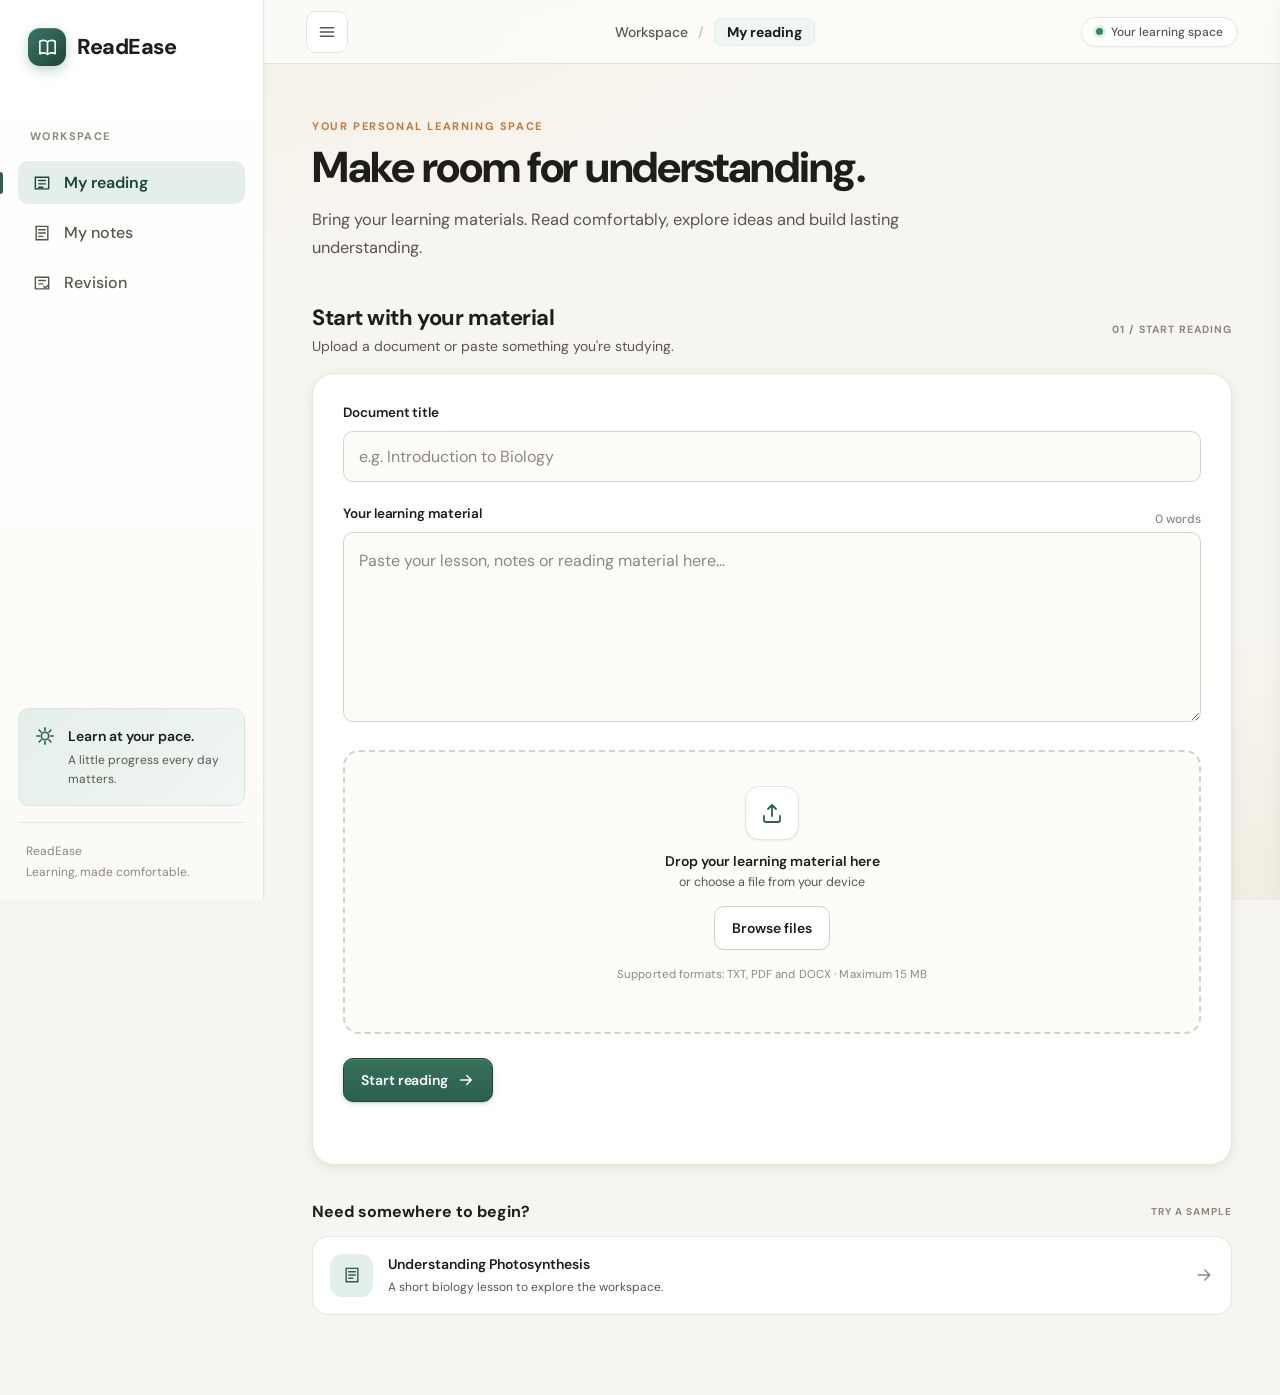
==== commit c6cee2cb: "redesign ui" ====
--- a/index.html
+++ b/index.html
@@ -30,6 +30,7 @@
   <link rel="stylesheet" href="/src/styles/components.css" />
   <link rel="stylesheet" href="/src/styles/responsive.css" />
   <link rel="stylesheet" href="/src/styles/accessibility.css" />
+  <link rel="stylesheet" href="/src/styles/polish.css" />
 
   <script type="module" src="/src/main.js"></script>
 </head>
@@ -527,24 +528,57 @@
 
             <!-- SPEECH -->
 
-            <section class="speech-player" aria-label="Read aloud controls">
-
-              <div class="speech-info">
-                <div>
-                  <strong>Listen to your reading</strong>
-                  <span id="speechStatus" aria-live="polite">Ready when you are</span>
-                </div>
-              </div>
-
-              <div class="speech-controls">
-                <button class="button button-primary speech-action" id="speechPlayButton" type="button">Play</button>
-                <button class="button button-secondary speech-action" id="speechPauseButton" type="button" disabled>Pause</button>
-                <button class="button button-secondary speech-action" id="speechStopButton" type="button" disabled>Stop</button>
-              </div>
-
-            </section>
-
-
+<!-- SPEECH -->
+
+<section class="speech-player" aria-label="Read aloud">
+
+  <div class="speech-info">
+    <div>
+      <strong>Listen to your reading</strong>
+      <span id="speechStatus" aria-live="polite">
+        Ready when you are
+      </span>
+    </div>
+  </div>
+
+  <div class="speech-controls">
+    <button
+      class="button button-primary speech-toggle-button"
+      id="speechPlayButton"
+      type="button"
+      aria-label="Play aloud"
+      title="Play aloud"
+      aria-pressed="false"
+    >
+      <svg
+        class="speech-play-icon"
+        viewBox="0 0 24 24"
+        fill="none"
+        aria-hidden="true"
+      >
+        <path
+          d="M7 4.5L19 12L7 19.5V4.5Z"
+          fill="currentColor"
+        />
+      </svg>
+
+      <svg
+        class="speech-pause-icon"
+        viewBox="0 0 24 24"
+        fill="none"
+        aria-hidden="true"
+      >
+        <path
+          d="M8 5V19M16 5V19"
+          stroke="currentColor"
+          stroke-width="2.5"
+          stroke-linecap="round"
+        />
+      </svg>
+    </button>
+  </div>
+
+</section>
             <!-- READING CARD -->
 
             <article class="reading-card" id="readingCard">
--- a/src/styles/tokens.css
+++ b/src/styles/tokens.css
@@ -1,36 +1,40 @@
 :root {
-  /* Brand */
+  /* ============ BRAND — forest green + terracotta ============ */
+  --color-primary: #2C5F4F;
+  --color-primary-dark: #1E4538;
+  --color-primary-darker: #163329;
+  --color-primary-soft: #E5EFEA;
+  --color-primary-soft-2: #F0F6F3;
+  --color-primary-ring: rgba(44, 95, 79, 0.25);
   
-  --color-primary: #6257d9;
-  --color-primary-dark: #5045c5;
-  --color-primary-soft: #eeecff;
+  /* Warm accent — used for highlights, small flourishes */
+  --color-accent: #C17A3C;
+  --color-accent-soft: #FBF1E5;
+  --color-accent-dark: #A1612D;
   
-  /* Backgrounds */
+  /* ============ BACKGROUNDS — warm paper ============ */
+  --color-background: #F7F5EF;
+  --color-surface: #FFFFFF;
+  --color-surface-soft: #F4F2EC;
+  --color-surface-warm: #FDFCF9;
   
-  --color-background: #f8f9fc;
-  --color-surface: #ffffff;
-  --color-surface-soft: #f5f6fa;
+  /* ============ TEXT — warm charcoal ============ */
+  --color-text: #1F1D18;
+  --color-text-secondary: #5A564E;
+  --color-text-muted: #8C887E;
   
-  /* Text */
+  /* ============ BORDERS ============ */
+  --color-border: #E8E5DC;
+  --color-border-strong: #D6D2C5;
   
-  --color-text: #202238;
-  --color-text-secondary: #71758a;
-  --color-text-muted: #9699aa;
+  /* ============ STATUS ============ */
+  --color-success: #2E8B57;
+  --color-success-soft: #E6F4EC;
+  --color-danger: #C5483D;
+  --color-danger-soft: #FBEDEC;
   
-  /* Borders */
-  
-  --color-border: #e9eaf0;
-  --color-border-strong: #dcdde7;
-  
-  /* Status */
-  
-  --color-success: #269b71;
-  --color-success-soft: #e8f7f0;
-  --color-danger: #d94f5c;
-  
-  /* Typography */
-  
-  --font-ui: "DM Sans", system-ui, sans-serif;
+  /* ============ TYPOGRAPHY ============ */
+  --font-ui: "DM Sans", system-ui, -apple-system, sans-serif;
   --font-reading: "Source Serif 4", Georgia, serif;
   
   --font-size-xs: 0.75rem;
@@ -39,10 +43,9 @@
   --font-size-lg: 1.125rem;
   --font-size-xl: 1.375rem;
   --font-size-2xl: 1.75rem;
-  --font-size-3xl: clamp(1.8rem, 4vw, 2.5rem);
+  --font-size-3xl: clamp(2rem, 4.2vw, 2.7rem);
   
-  /* Spacing */
-  
+  /* ============ SPACING ============ */
   --space-1: 0.25rem;
   --space-2: 0.5rem;
   --space-3: 0.75rem;
@@ -53,27 +56,31 @@
   --space-10: 2.5rem;
   --space-12: 3rem;
   
-  /* Radius */
-  
+  /* ============ RADIUS ============ */
   --radius-sm: 8px;
   --radius-md: 12px;
   --radius-lg: 16px;
   --radius-xl: 22px;
+  --radius-full: 999px;
   
-  /* Shadows */
+  /* ============ SHADOWS — warm-tinted depth ============ */
+  --shadow-xs: 0 1px 2px rgba(40, 35, 25, 0.04);
+  --shadow-sm:
+    0 1px 3px rgba(40, 35, 25, 0.05),
+    0 1px 2px rgba(40, 35, 25, 0.03);
+  --shadow-md:
+    0 4px 16px rgba(40, 35, 25, 0.06),
+    0 2px 4px rgba(40, 35, 25, 0.03);
+  --shadow-lg:
+    0 14px 36px rgba(40, 35, 25, 0.08),
+    0 4px 10px rgba(40, 35, 25, 0.04);
+  --shadow-focus: 0 0 0 3px var(--color-primary-ring);
   
-  --shadow-sm: 0 2px 8px rgba(31, 35, 65, 0.04);
+  /* ============ LAYOUT ============ */
+  --sidebar-width: 264px;
+  --topbar-height: 64px;
   
-  --shadow-md:
-    0 8px 28px rgba(31, 35, 65, 0.06);
-  
-  /* Layout */
-  
-  --sidebar-width: 250px;
-  --topbar-height: 68px;
-  
-  /* Motion */
-  
-  --transition-fast: 150ms ease;
-  --transition-normal: 220ms ease;
+  /* ============ MOTION ============ */
+  --transition-fast: 150ms cubic-bezier(0.4, 0, 0.2, 1);
+  --transition-normal: 240ms cubic-bezier(0.4, 0, 0.2, 1);
 }
--- a/src/styles/components.css
+++ b/src/styles/components.css
@@ -1,8 +1,6 @@
 .eyebrow {
   margin: 0;
-
   color: var(--color-primary);
-
   font-size: var(--font-size-xs);
   font-weight: 700;
   letter-spacing: 1.4px;
@@ -10,7 +8,6 @@
 
 .step-indicator {
   color: var(--color-text-muted);
-
   font-size: var(--font-size-xs);
   font-weight: 700;
   letter-spacing: 0.8px;
@@ -20,19 +17,13 @@
   display: flex;
   align-items: center;
   gap: 12px;
-
   width: 100%;
   padding: 12px;
-
   color: var(--color-text-secondary);
-
   background: transparent;
-
   border: 0;
   border-radius: var(--radius-md);
-
   text-align: left;
-
   transition:
     background var(--transition-fast),
     color var(--transition-fast);
@@ -50,7 +41,6 @@
 .nav-item.active {
   color: var(--color-primary-dark);
   background: var(--color-primary-soft);
-
   font-weight: 600;
 }
 
@@ -60,9 +50,7 @@
 
 .coming-soon {
   margin-left: auto;
-
   color: var(--color-text-muted);
-
   font-size: 10px;
 }
 
@@ -79,18 +67,14 @@
   display: flex;
   align-items: center;
   gap: 8px;
-
   color: var(--color-text-secondary);
-
   font-size: var(--font-size-xs);
 }
 
 .status-dot {
   width: 8px;
   height: 8px;
-
   background: var(--color-success);
-
   border-radius: 50%;
 }
 
@@ -100,9 +84,7 @@
 
 .input-group label {
   display: block;
-
   margin-bottom: 10px;
-
   font-size: var(--font-size-sm);
   font-weight: 600;
 }
@@ -110,16 +92,11 @@
 .input-group input,
 .input-group textarea {
   width: 100%;
-
   padding: 14px 15px;
-
   color: var(--color-text);
-
   background: var(--color-surface);
-
   border: 1px solid var(--color-border-strong);
   border-radius: var(--radius-md);
-
   transition: border-color var(--transition-fast);
 }
 
@@ -136,9 +113,7 @@
 
 .input-group textarea {
   min-height: 190px;
-
   resize: vertical;
-
   line-height: 1.7;
 }
 
@@ -161,7 +136,6 @@
   display: flex;
   align-items: center;
   justify-content: space-between;
-
   gap: 14px;
 }
 
@@ -170,16 +144,12 @@
   align-items: center;
   justify-content: center;
   gap: 9px;
-
   min-height: 44px;
   padding: 10px 17px;
-
   border: 1px solid transparent;
   border-radius: var(--radius-md);
-
   font-size: var(--font-size-sm);
   font-weight: 600;
-
   transition:
     background var(--transition-fast),
     border-color var(--transition-fast),
@@ -221,15 +191,12 @@
 .form-message {
   min-height: 20px;
   margin: 12px 0 0;
-
   color: var(--color-danger);
-
   font-size: var(--font-size-sm);
 }
 
 .sample-heading span {
   color: var(--color-text-muted);
-
   font-size: 10px;
   font-weight: 700;
   letter-spacing: 1px;
@@ -239,17 +206,12 @@
   display: flex;
   align-items: center;
   gap: 15px;
-
   width: 100%;
   padding: 17px;
-
   text-align: left;
-
   background: var(--color-surface);
-
   border: 1px solid var(--color-border);
   border-radius: var(--radius-lg);
-
   transition:
     border-color var(--transition-fast),
     box-shadow var(--transition-fast);
@@ -263,15 +225,11 @@
 .sample-icon {
   display: grid;
   place-items: center;
-
   flex-shrink: 0;
-
   width: 43px;
   height: 43px;
-
   color: var(--color-primary);
   background: var(--color-primary-soft);
-
   border-radius: var(--radius-md);
 }
 
@@ -279,7 +237,6 @@
   display: flex;
   flex-direction: column;
   gap: 5px;
-
   min-width: 0;
 }
 
@@ -289,7 +246,6 @@
 
 .sample-copy span {
   color: var(--color-text-secondary);
-
   font-size: var(--font-size-xs);
   line-height: 1.5;
 }
@@ -303,17 +259,12 @@
 .icon-button {
   display: grid;
   place-items: center;
-
   width: 42px;
   height: 42px;
-
   color: var(--color-text-secondary);
-
   background: var(--color-surface);
-
   border: 1px solid var(--color-border);
   border-radius: var(--radius-md);
-
   transition:
     background var(--transition-fast),
     color var(--transition-fast);
@@ -337,9 +288,7 @@
   display: flex;
   align-items: center;
   justify-content: space-between;
-
   color: var(--color-text-muted);
-
   font-size: var(--font-size-xs);
 }
 
@@ -561,7 +510,7 @@
 
 .revision-delete-button {
   padding: 8px 12px;
-  border: 1px solid var(--color-border, #e1e8e3);
+  border: 1px solid var(--color-border, #e1e8df);
   border-radius: 8px;
   background: transparent;
   color: #a33e3e;
@@ -707,6 +656,159 @@
   outline-offset: 3px;
 }
 
+/* =========================================
+   FLASHCARD COLLECTION GROUPS
+========================================= */
+
+.revision-group-grid {
+  display: grid;
+  grid-template-columns: repeat(
+    auto-fit,
+    minmax(min(100%, 250px), 1fr)
+  );
+  gap: 16px;
+  margin-top: 20px;
+}
+
+.revision-group-card {
+  display: flex;
+  flex-direction: column;
+  min-width: 0;
+  padding: 20px;
+  border: 1px solid var(--color-border, #e1e8e3);
+  border-radius: 16px;
+  background: var(--color-surface, #fff);
+  transition:
+    border-color var(--transition-fast),
+    box-shadow var(--transition-fast),
+    transform var(--transition-fast);
+}
+
+.revision-group-card:hover {
+  border-color: var(--color-primary, #6257d9);
+  box-shadow: var(--shadow-sm);
+  transform: translateY(-2px);
+}
+
+.revision-group-card__title {
+  margin: 0;
+  color: var(--color-text, #202238);
+  font-size: 1.05rem;
+  font-weight: 700;
+  line-height: 1.4;
+  overflow-wrap: anywhere;
+}
+
+.revision-group-card__type {
+  display: inline-flex;
+  align-self: flex-start;
+  margin-top: 10px;
+  padding: 5px 9px;
+  border-radius: 999px;
+  background: var(--color-primary-soft, #eeecff);
+  color: var(--color-primary-dark, #5045c5);
+  font-size: 0.72rem;
+  font-weight: 700;
+}
+
+.revision-group-card__stats {
+  display: grid;
+  grid-template-columns: repeat(3, minmax(0, 1fr));
+  gap: 8px;
+  margin: 20px 0;
+}
+
+.revision-group-card__count,
+.revision-group-card__due,
+.revision-group-card__mastered {
+  display: flex;
+  flex-direction: column;
+  gap: 5px;
+  min-width: 0;
+  color: var(--color-text-muted, #69736e);
+  font-size: 0.75rem;
+  line-height: 1.4;
+}
+
+.revision-group-card__count strong,
+.revision-group-card__due strong,
+.revision-group-card__mastered strong {
+  color: var(--color-text, #202238);
+  font-size: 1.15rem;
+  font-weight: 750;
+}
+
+.revision-group-card__due strong {
+  color: var(--color-primary, #6257d9);
+}
+
+.revision-group-card__mastered strong {
+  color: var(--color-success, #27845c);
+}
+
+.revision-group-card__actions {
+  display: flex;
+  flex-wrap: wrap;
+  gap: 9px;
+  margin-top: auto;
+}
+
+.revision-group-open-button,
+.revision-group-review-button,
+.revision-back-button {
+  display: inline-flex;
+  align-items: center;
+  justify-content: center;
+  gap: 7px;
+  min-height: 40px;
+  padding: 9px 13px;
+  border: 1px solid var(--color-border-strong, #dce0eb);
+  border-radius: var(--radius-md, 10px);
+  font: inherit;
+  font-size: 0.85rem;
+  font-weight: 650;
+  cursor: pointer;
+  transition:
+    background var(--transition-fast),
+    border-color var(--transition-fast),
+    color var(--transition-fast);
+}
+
+.revision-group-open-button {
+  flex: 1;
+  color: var(--color-text, #202238);
+  background: var(--color-surface, #fff);
+}
+
+.revision-group-open-button:hover,
+.revision-back-button:hover {
+  border-color: var(--color-primary, #6257d9);
+  color: var(--color-primary-dark, #5045c5);
+  background: var(--color-primary-soft, #eeecff);
+}
+
+.revision-group-review-button {
+  flex: 1;
+  color: #fff;
+  background: var(--color-primary, #6257d9);
+  border-color: var(--color-primary, #6257d9);
+}
+
+.revision-group-review-button:hover {
+  background: var(--color-primary-dark, #5045c5);
+  border-color: var(--color-primary-dark, #5045c5);
+}
+
+.revision-back-button {
+  margin-bottom: 18px;
+  color: var(--color-text, #202238);
+  background: var(--color-surface, #fff);
+}
+
+/* =========================================
+   RESPONSIVE REVISION DASHBOARD
+========================================= */
+
 @media (max-width: 760px) {
   .revision-dashboard__inner {
     padding: 20px;
@@ -743,10 +845,44 @@
   .revision-complete {
     padding: 22px;
   }
-}
+
+  .revision-group-grid {
+    grid-template-columns: minmax(0, 1fr);
+    gap: 12px;
+  }
+
+  .revision-group-card {
+    padding: 16px;
+  }
+
+  .revision-group-card__stats {
+    margin: 15px 0;
+  }
+
+  .revision-group-card__actions {
+    flex-direction: column;
+  }
+
+  .revision-group-open-button,
+  .revision-group-review-button {
+    width: 100%;
+  }
+}
+
+/* =========================================
+   REDUCED MOTION
+========================================= */
 
 @media (prefers-reduced-motion: reduce) {
-  .revision-progress__bar {
+  .revision-progress__bar,
+  .revision-group-card,
+  .revision-group-open-button,
+  .revision-group-review-button,
+  .revision-back-button {
     transition: none;
   }
+
+  .revision-group-card:hover {
+    transform: none;
+  }
 }
--- a/src/styles/accessibility.css
+++ b/src/styles/accessibility.css
@@ -618,4 +618,64 @@
   .annotations-panel {
     transition: none;
   }
+}
+
+/* Compact read-aloud control */
+
+.speech-player {
+  align-items: center;
+  flex-direction: row;
+  gap: 14px;
+}
+
+.speech-controls {
+  flex-shrink: 0;
+}
+
+.speech-toggle-button {
+  width: 46px;
+  height: 46px;
+  min-width: 46px;
+  min-height: 46px;
+  padding: 0;
+
+  display: grid;
+  place-items: center;
+
+  border-radius: 50%;
+}
+
+.speech-toggle-button svg {
+  width: 21px;
+  height: 21px;
+}
+
+.speech-pause-icon {
+  display: none;
+}
+
+.speech-toggle-button.is-playing .speech-play-icon {
+  display: none;
+}
+
+.speech-toggle-button.is-playing .speech-pause-icon {
+  display: block;
+}
+
+@media (max-width: 600px) {
+
+  .speech-player {
+    padding: 12px 14px;
+  }
+
+  .speech-info {
+    flex: 1;
+  }
+
+  .speech-toggle-button {
+    width: 44px;
+    height: 44px;
+    min-width: 44px;
+  }
+
 }
--- a/src/styles/polish.css
+++ b/src/styles/polish.css
@@ -0,0 +1,1215 @@
+/* =========================================================
+   READ EASE — POLISH LAYER
+   ========================================================= */
+
+/* ---------- Global focus ring ---------- */
+:focus-visible {
+  outline: none;
+  box-shadow: var(--shadow-focus);
+  border-radius: var(--radius-sm);
+}
+
+/* ---------- Base Layout & Prevent Overflow ---------- */
+html, body {
+  overflow-x: clip !important;
+}
+.app-shell {
+  overflow-x: hidden;
+}
+body {
+  background:
+    radial-gradient(1200px 600px at 15% -10%, #F2EFE6 0%, transparent 60%),
+    radial-gradient(900px 500px at 100% 100%, #F1EDE2 0%, transparent 55%),
+    var(--color-background);
+  background-attachment: fixed;
+  color: var(--color-text);
+}
+
+/* ---------- Sidebar ---------- */
+.sidebar {
+  background: linear-gradient(180deg, #FFFFFF 0%, #FBFAF6 100%);
+  border-right: 1px solid var(--color-border);
+  box-shadow: 1px 0 0 rgba(40, 35, 25, 0.02);
+}
+
+.brand {
+  font-weight: 800;
+  letter-spacing: -0.5px;
+  color: var(--color-text);
+}
+
+.brand-icon {
+  background: linear-gradient(135deg, #3A7764 0%, var(--color-primary-dark) 100%);
+  box-shadow: 0 4px 12px rgba(44, 95, 79, 0.28), inset 0 1px 0 rgba(255, 255, 255, 0.15);
+  border-radius: 12px;
+}
+
+.sidebar-label {
+  font-size: 11px;
+  letter-spacing: 1.4px;
+  color: var(--color-text-muted);
+}
+
+.nav-item {
+  position: relative;
+  padding: 11px 14px;
+  border-radius: 10px;
+  font-weight: 500;
+  color: var(--color-text-secondary);
+  transition: background var(--transition-fast), color var(--transition-fast);
+}
+
+.nav-item:hover:not(:disabled) {
+  background: var(--color-primary-soft-2);
+  color: var(--color-primary-dark);
+}
+
+.nav-item.active {
+  background: var(--color-primary-soft);
+  color: var(--color-primary-dark);
+  font-weight: 600;
+}
+
+.nav-item.active::before {
+  content: "";
+  position: absolute;
+  left: -18px;
+  top: 50%;
+  transform: translateY(-50%);
+  width: 3px;
+  height: 22px;
+  background: var(--color-primary);
+  border-radius: 0 3px 3px 0;
+}
+
+.nav-count {
+  margin-left: auto;
+  min-width: 22px;
+  padding: 2px 8px;
+  background: var(--color-primary);
+  color: white;
+  font-size: 11px;
+  font-weight: 700;
+  border-radius: var(--radius-full);
+  text-align: center;
+  line-height: 1.4;
+}
+
+.nav-count[hidden] {
+  display: none;
+}
+
+.sidebar-message {
+  background: linear-gradient(135deg, var(--color-primary-soft) 0%, var(--color-primary-soft-2) 100%);
+  border: 1px solid rgba(44, 95, 79, 0.08);
+  padding: 16px 15px;
+  border-radius: 12px;
+}
+
+.message-icon {
+  color: var(--color-primary);
+  flex-shrink: 0;
+}
+
+.sidebar-message strong {
+  font-weight: 600;
+  color: var(--color-text);
+}
+
+.sidebar-message p {
+  color: var(--color-text-secondary);
+}
+
+.sidebar-footer {
+  border-top: 1px solid var(--color-border);
+  padding-top: 20px;
+  margin-top: 16px;
+}
+
+/* ---------- Topbar ---------- */
+.topbar {
+  background: rgba(253, 252, 249, 0.85);
+  backdrop-filter: blur(16px) saturate(1.2);
+  -webkit-backdrop-filter: blur(16px) saturate(1.2);
+  border-bottom: 1px solid var(--color-border);
+}
+
+.breadcrumb {
+  display: flex;
+  align-items: center;
+  gap: 10px;
+  font-size: 14px;
+  font-weight: 500;
+  color: var(--color-text-secondary);
+}
+
+.breadcrumb strong {
+  color: var(--color-text);
+  font-weight: 700;
+  background: var(--color-primary-soft-2);
+  padding: 4px 12px;
+  border-radius: 8px;
+  border: 1px solid var(--color-primary-soft);
+  max-width: 180px;
+  white-space: nowrap;
+  overflow: hidden;
+  text-overflow: ellipsis;
+}
+
+.breadcrumb-divider {
+  color: var(--color-text-muted);
+  opacity: 0.5;
+}
+
+.offline-indicator {
+  display: flex;
+  align-items: center;
+  gap: 8px;
+  padding: 6px 14px;
+  background: white;
+  border: 1px solid var(--color-border);
+  border-radius: var(--radius-full);
+  font-size: 12px;
+  font-weight: 500;
+  color: var(--color-text-secondary);
+  box-shadow: var(--shadow-xs);
+}
+
+.status-dot {
+  width: 7px;
+  height: 7px;
+  background: var(--color-success);
+  box-shadow: 0 0 0 3px rgba(46, 139, 87, 0.15);
+  border-radius: 50%;
+}
+
+/* ---------- Page headings ---------- */
+.eyebrow {
+  color: var(--color-accent);
+  font-size: 11px;
+  letter-spacing: 1.6px;
+  font-weight: 700;
+}
+
+.page-heading h1 {
+  color: var(--color-text);
+  font-weight: 800;
+  letter-spacing: -0.03em;
+}
+
+.page-description {
+  color: var(--color-text-secondary);
+  font-size: 1.02rem;
+  line-height: 1.7;
+}
+
+/* ---------- Buttons ---------- */
+.button {
+  font-weight: 600;
+  letter-spacing: -0.005em;
+  border-radius: 10px;
+  transition: background var(--transition-fast), border-color var(--transition-fast), box-shadow var(--transition-fast), transform var(--transition-fast);
+}
+
+.button-primary {
+  background: linear-gradient(180deg, #367258 0%, var(--color-primary) 100%);
+  color: white;
+  border: 1px solid var(--color-primary-dark);
+  box-shadow: inset 0 1px 0 rgba(255, 255, 255, 0.14), 0 1px 2px rgba(44, 95, 79, 0.2), 0 2px 6px rgba(44, 95, 79, 0.15);
+}
+
+.button-primary:hover {
+  background: linear-gradient(180deg, #2C5F4F 0%, var(--color-primary-dark) 100%);
+  box-shadow: inset 0 1px 0 rgba(255, 255, 255, 0.14), 0 2px 4px rgba(44, 95, 79, 0.25), 0 4px 14px rgba(44, 95, 79, 0.2);
+  transform: translateY(-1px);
+}
+
+.button-primary:active {
+  transform: translateY(0);
+  box-shadow: inset 0 1px 2px rgba(0, 0, 0, 0.1), 0 1px 2px rgba(44, 95, 79, 0.2);
+}
+
+.button-secondary {
+  background: white;
+  color: var(--color-text);
+  border: 1px solid var(--color-border-strong);
+  box-shadow: var(--shadow-xs);
+}
+
+.button-secondary:hover {
+  background: var(--color-surface-soft);
+  border-color: var(--color-text-muted);
+  box-shadow: var(--shadow-sm);
+}
+
+.icon-button {
+  border-radius: 10px;
+  color: var(--color-text-secondary);
+  border: 1px solid var(--color-border);
+  background: white;
+  transition: background var(--transition-fast), color var(--transition-fast), border-color var(--transition-fast);
+}
+
+.icon-button:hover {
+  background: var(--color-primary-soft-2);
+  color: var(--color-primary);
+  border-color: var(--color-primary-soft);
+}
+
+/* ---------- Inputs ---------- */
+.input-group label {
+  color: var(--color-text);
+  font-weight: 600;
+  font-size: 13.5px;
+  letter-spacing: -0.005em;
+}
+
+.input-group input,
+.input-group textarea {
+  background: var(--color-surface-warm);
+  border: 1px solid var(--color-border-strong);
+  border-radius: 10px;
+  color: var(--color-text);
+  transition: border-color var(--transition-fast), box-shadow var(--transition-fast), background var(--transition-fast);
+}
+
+.input-group input:hover,
+.input-group textarea:hover {
+  border-color: var(--color-text-muted);
+}
+
+.input-group input:focus,
+.input-group textarea:focus {
+  background: white;
+  border-color: var(--color-primary);
+  box-shadow: 0 0 0 3px var(--color-primary-ring);
+}
+
+.input-group input::placeholder,
+.input-group textarea::placeholder {
+  color: var(--color-text-muted);
+}
+
+#wordCount {
+  color: var(--color-text-muted);
+  font-weight: 500;
+}
+
+/* ---------- Import card ---------- */
+.import-card {
+  background: white;
+  border: 1px solid var(--color-border);
+  box-shadow: var(--shadow-md);
+  border-radius: var(--radius-xl);
+  padding: 30px;
+}
+
+.section-heading h2 {
+  color: var(--color-text);
+  font-weight: 700;
+  letter-spacing: -0.02em;
+}
+
+.section-heading p {
+  color: var(--color-text-secondary);
+}
+
+.step-indicator {
+  color: var(--color-text-muted);
+  font-size: 10.5px;
+  letter-spacing: 1px;
+}
+
+/* ---------- Upload dropzone ---------- */
+.upload-dropzone {
+  display: flex;
+  flex-direction: column;
+  align-items: center;
+  gap: 12px;
+  padding: 34px 24px 24px;
+  margin-bottom: 24px;
+  border: 2px dashed var(--color-border-strong);
+  border-radius: var(--radius-lg);
+  background: var(--color-surface-warm);
+  text-align: center;
+  transition: border-color var(--transition-fast), background var(--transition-fast), transform var(--transition-fast);
+}
+
+.upload-dropzone:hover {
+  border-color: var(--color-primary);
+  background: var(--color-primary-soft-2);
+}
+
+.upload-dropzone.is-dragging {
+  border-color: var(--color-primary);
+  background: var(--color-primary-soft);
+  transform: scale(1.005);
+}
+
+.upload-dropzone__icon {
+  display: grid;
+  place-items: center;
+  width: 54px;
+  height: 54px;
+  background: white;
+  color: var(--color-primary);
+  border-radius: 14px;
+  box-shadow: var(--shadow-sm);
+  border: 1px solid var(--color-border);
+}
+
+.upload-dropzone__icon svg {
+  width: 24px;
+  height: 24px;
+}
+
+.upload-dropzone__copy {
+  display: flex;
+  flex-direction: column;
+  gap: 4px;
+}
+
+.upload-dropzone__copy strong {
+  font-size: 14px;
+  font-weight: 600;
+  color: var(--color-text);
+}
+
+.upload-dropzone__copy span {
+  color: var(--color-text-secondary);
+  font-size: 12.5px;
+}
+
+.upload-dropzone .upload-button {
+  margin-top: 4px;
+}
+
+.upload-supported {
+  margin: 4px 0 0;
+  color: var(--color-text-muted);
+  font-size: 11.5px;
+  line-height: 1.5;
+  letter-spacing: 0.01em;
+}
+
+.upload-file-status {
+  margin: 0;
+  min-height: 1em;
+  color: var(--color-success);
+  font-size: 12px;
+  font-weight: 500;
+}
+
+/* ---------- Sample card ---------- */
+.sample-card {
+  background: white;
+  border: 1px solid var(--color-border);
+  transition: border-color var(--transition-normal), box-shadow var(--transition-normal), transform var(--transition-normal);
+}
+
+.sample-card:hover {
+  transform: translateY(-2px);
+  box-shadow: var(--shadow-md);
+  border-color: var(--color-primary);
+}
+
+.sample-icon {
+  background: var(--color-primary-soft);
+  color: var(--color-primary);
+}
+
+.sample-copy strong {
+  color: var(--color-text);
+  font-weight: 600;
+}
+
+.sample-copy span {
+  color: var(--color-text-secondary);
+}
+
+.sample-arrow {
+  color: var(--color-text-muted);
+  transition: transform var(--transition-fast), color var(--transition-fast);
+}
+
+.sample-card:hover .sample-arrow {
+  color: var(--color-primary);
+  transform: translateX(2px);
+}
+
+/* ---------- Reading card ---------- */
+.reading-card {
+  --reading-background: #FDFCF9;
+  --reading-text: #3A362E;
+  --reading-heading: #1F1D18;
+  background: var(--reading-background);
+  border: 1px solid var(--color-border);
+  padding: clamp(30px, 5vw, 56px);
+  box-shadow: var(--shadow-md);
+  border-radius: var(--radius-xl);
+  overflow: hidden !important;
+}
+
+.reading-title {
+  color: var(--reading-heading);
+  font-family: var(--font-reading);
+  font-weight: 600;
+  letter-spacing: -0.02em;
+  word-break: break-word !important;
+  overflow-wrap: anywhere !important;
+  max-width: 100% !important;
+}
+
+.reading-content {
+  color: var(--reading-text);
+  max-width: 66ch;
+}
+
+.reading-content p {
+  margin-bottom: 1.4em;
+  word-break: break-word !important;
+  overflow-wrap: anywhere !important;
+}
+
+.reading-meta {
+  color: var(--color-text-muted);
+  font-size: 11.5px;
+  letter-spacing: 0.5px;
+}
+
+.reading-category {
+  color: var(--color-primary);
+  font-weight: 700;
+  letter-spacing: 1.4px;
+  font-size: 11px;
+}
+
+.reading-divider {
+  background: var(--color-border);
+  opacity: 0.7;
+}
+
+/* Reader toolbar */
+.reader-toolbar {
+  padding: 4px 0;
+}
+
+.reader-tools {
+  flex-wrap: wrap;
+}
+
+.reader-bottom-note {
+  padding: 16px 20px;
+  margin-top: 24px;
+  background: var(--color-surface-warm);
+  border: 1px solid var(--color-border);
+  border-radius: 12px;
+  font-family: var(--font-reading);
+  font-style: italic;
+  font-size: 14px;
+  color: var(--color-text-secondary);
+}
+
+/* ---------- Speech player ---------- */
+.speech-player {
+  display: flex !important;
+  flex-direction: row !important;
+  align-items: center !important;
+  justify-content: space-between !important;
+  gap: 16px !important;
+  padding: 16px 20px !important;
+  border-radius: 14px;
+  background: linear-gradient(135deg, #FFFFFF 0%, #FBFAF5 100%);
+  border: 1px solid var(--color-border);
+  box-shadow: var(--shadow-sm);
+}
+
+.speech-info {
+  flex: 1 !important;
+  min-width: 0 !important; /* Crucial: allows text to shrink and wrap */
+}
+
+.speech-info > div {
+  display: flex !important;
+  flex-direction: column !important;
+  gap: 4px !important;
+}
+
+.speech-info strong {
+  font-weight: 700;
+  color: var(--color-text);
+  font-size: 14px !important;
+}
+
+.speech-info span:not(.speech-icon) {
+  color: var(--color-text-secondary);
+  font-size: 12px !important;
+}
+
+.speech-controls, .speech-toggle-button {
+  flex-shrink: 0 !important;
+}
+
+.speech-toggle-button {
+  background: linear-gradient(180deg, #367258, var(--color-primary));
+  border: 1px solid var(--color-primary-dark);
+  box-shadow: inset 0 1px 0 rgba(255, 255, 255, 0.18), 0 2px 8px rgba(44, 95, 79, 0.3);
+  transition: transform var(--transition-fast), box-shadow var(--transition-fast);
+}
+
+.speech-toggle-button:hover {
+  transform: scale(1.05);
+  box-shadow: inset 0 1px 0 rgba(255, 255, 255, 0.18), 0 4px 14px rgba(44, 95, 79, 0.4);
+}
+
+.speech-toggle-button:active {
+  transform: scale(0.97);
+}
+
+/* ---------- Accessibility panel ---------- */
+.accessibility-panel {
+  border-radius: 16px;
+  box-shadow: var(--shadow-md);
+  background: white;
+  border: 1px solid var(--color-border);
+}
+
+.setting-control select {
+  background: var(--color-surface-warm);
+  border: 1px solid var(--color-border-strong);
+  border-radius: 10px;
+  color: var(--color-text);
+  transition: border-color var(--transition-fast), box-shadow var(--transition-fast);
+}
+
+.setting-control select:focus {
+  border-color: var(--color-primary);
+  box-shadow: 0 0 0 3px var(--color-primary-ring);
+  outline: none;
+}
+
+.setting-control input[type="range"] {
+  accent-color: var(--color-primary);
+}
+
+.toggle-track {
+  background: var(--color-border-strong);
+}
+
+.toggle-setting input:checked + .toggle-track {
+  background: var(--color-primary);
+}
+
+.text-button {
+  color: var(--color-primary);
+}
+
+.text-button:hover {
+  color: var(--color-primary-dark);
+}
+
+/* ---------- Reading ruler ---------- */
+.reading-ruler {
+  background: linear-gradient(90deg, transparent 0%, rgba(44, 95, 79, 0.05) 20%, rgba(44, 95, 79, 0.1) 50%, rgba(44, 95, 79, 0.05) 80%, transparent 100%);
+  border-top: 1px solid rgba(44, 95, 79, 0.22);
+  border-bottom: 1px solid rgba(44, 95, 79, 0.22);
+}
+
+/* ---------- Annotations ---------- */
+.annotation-toolbar {
+  border-radius: 14px;
+  box-shadow: var(--shadow-lg);
+  backdrop-filter: blur(12px);
+  -webkit-backdrop-filter: blur(12px);
+  background: rgba(255, 255, 255, 0.97);
+  border: 1px solid var(--color-border);
+}
+
+.annotation-toolbar button {
+  border-radius: 8px;
+  font-weight: 500;
+  color: var(--color-text);
+  transition: background var(--transition-fast), color var(--transition-fast);
+}
+
+.annotation-toolbar button:hover {
+  background: var(--color-primary-soft-2);
+  color: var(--color-primary-dark);
+}
+
+.annotation-dot.yellow { background: #FFD84D; }
+.annotation-dot.green  { background: #7BC79C; }
+.annotation-dot.blue   { background: #6FB0EC; }
+
+.saved-highlight {
+  border-radius: 3px;
+  padding: 1px 3px;
+  margin: 0 -1px;
+  background: transparent;
+}
+
+.saved-highlight.yellow {
+  background: #FFF2A8;
+  color: #3A2E00;
+  box-shadow: inset 0 -2px 0 #FFD84D;
+}
+
+.saved-highlight.green {
+  background: #C9F2D9;
+  color: #163B27;
+  box-shadow: inset 0 -2px 0 #7BC79C;
+}
+
+.saved-highlight.blue {
+  background: #D1E5FB;
+  color: #0F2E4A;
+  box-shadow: inset 0 -2px 0 #6FB0EC;
+}
+
+.annotations-panel {
+  background: var(--color-surface-warm);
+  border-left: 1px solid var(--color-border);
+}
+
+.annotations-header h2 {
+  color: var(--color-text);
+}
+
+.annotation-item {
+  border-bottom-color: var(--color-border);
+}
+
+.annotation-item blockquote {
+  border-left-color: var(--color-primary);
+  color: var(--color-text);
+  font-family: var(--font-reading);
+}
+
+.annotation-note-preview {
+  background: var(--color-primary-soft-2);
+  color: var(--color-text);
+}
+
+.annotation-item-actions button {
+  color: var(--color-primary);
+  font-weight: 500;
+}
+
+.annotation-item-actions button:hover {
+  color: var(--color-primary-dark);
+  text-decoration: underline;
+}
+
+.annotation-note-dialog form {
+  background: white;
+  color: var(--color-text);
+  box-shadow: var(--shadow-lg);
+}
+
+.note-selected-text {
+  background: var(--color-surface-warm);
+  font-family: var(--font-reading);
+  color: var(--color-text-secondary);
+}
+
+.annotation-note-dialog textarea {
+  border-color: var(--color-border-strong);
+  background: var(--color-surface-warm);
+}
+
+.annotation-note-actions button[type="submit"] {
+  background: var(--color-primary);
+  border: 1px solid var(--color-primary-dark);
+}
+
+.annotation-note-actions button[type="submit"]:hover {
+  background: var(--color-primary-dark);
+}
+
+/* ---------- Revision dashboard ---------- */
+.revision-eyebrow {
+  color: var(--color-accent);
+  font-size: 11px;
+  letter-spacing: 1.6px;
+  font-weight: 700;
+}
+
+.revision-heading {
+  color: var(--color-text);
+  font-weight: 800;
+  letter-spacing: -0.03em;
+}
+
+.revision-subtitle, .revision-section-description {
+  color: var(--color-text-secondary);
+}
+
+.revision-refresh-button, .revision-exit-button, .revision-back-button {
+  background: white;
+  border: 1px solid var(--color-border-strong);
+  color: var(--color-text);
+  border-radius: 10px;
+  font-weight: 500;
+  transition: background var(--transition-fast), border-color var(--transition-fast), color var(--transition-fast);
+}
+
+.revision-refresh-button:hover, .revision-exit-button:hover, .revision-back-button:hover {
+  background: var(--color-primary-soft-2);
+  border-color: var(--color-primary);
+  color: var(--color-primary-dark);
+}
+
+.revision-stat-card {
+  background: white;
+  border: 1px solid var(--color-border);
+  border-radius: 14px;
+  box-shadow: var(--shadow-xs);
+  transition: transform var(--transition-normal), box-shadow var(--transition-normal);
+}
+
+.revision-stat-card:hover {
+  transform: translateY(-2px);
+  box-shadow: var(--shadow-sm);
+}
+
+.revision-stat-card__label, .revision-stat-card__description {
+  color: var(--color-text-muted);
+}
+
+.revision-stat-card__value {
+  color: var(--color-primary);
+  font-weight: 800;
+  letter-spacing: -0.02em;
+}
+
+.revision-intro, .revision-empty-state, .revision-complete {
+  background: white;
+  border: 1px solid var(--color-border);
+  border-radius: 18px;
+  box-shadow: var(--shadow-xs);
+}
+
+.revision-section-heading {
+  color: var(--color-text);
+  font-weight: 700;
+  letter-spacing: -0.02em;
+}
+
+.revision-empty-state__icon, .revision-complete__icon {
+  background: var(--color-primary-soft);
+  color: var(--color-primary);
+}
+
+.revision-empty-state__description, .revision-complete__description {
+  color: var(--color-text-secondary);
+}
+
+.revision-start-button, .revision-reveal-button {
+  background: linear-gradient(180deg, #367258, var(--color-primary));
+  color: white;
+  border: 1px solid var(--color-primary-dark);
+  border-radius: 10px;
+  font-weight: 650;
+  box-shadow: inset 0 1px 0 rgba(255, 255, 255, 0.14), 0 2px 6px rgba(44, 95, 79, 0.25);
+  transition: transform var(--transition-fast), box-shadow var(--transition-fast), background var(--transition-fast);
+}
+
+.revision-start-button:hover, .revision-reveal-button:hover {
+  background: linear-gradient(180deg, #2C5F4F, var(--color-primary-dark));
+  transform: translateY(-1px);
+  box-shadow: inset 0 1px 0 rgba(255, 255, 255, 0.14), 0 4px 14px rgba(44, 95, 79, 0.3);
+}
+
+.revision-progress__track {
+  background: var(--color-border);
+  height: 8px;
+}
+
+.revision-progress__bar {
+  background: linear-gradient(90deg, #367258, var(--color-primary));
+  transition: width 240ms cubic-bezier(0.4, 0, 0.2, 1);
+}
+
+.revision-progress__text {
+  color: var(--color-text-secondary);
+}
+
+.revision-review-card {
+  background: white;
+  border: 1px solid var(--color-border);
+  border-radius: 18px;
+  box-shadow: var(--shadow-md);
+}
+
+.revision-review-card__type {
+  color: var(--color-accent);
+  font-size: 10.5px;
+  letter-spacing: 1.4px;
+}
+
+.revision-review-card__question {
+  color: var(--color-text);
+  font-family: var(--font-reading);
+  font-weight: 600;
+  letter-spacing: -0.015em;
+}
+
+.revision-answer-panel {
+  background: var(--color-surface-warm);
+  border: 1px solid var(--color-border);
+  border-radius: 12px;
+}
+
+.revision-answer-panel__heading {
+  color: var(--color-text);
+  font-weight: 600;
+}
+
+.revision-answer-panel__text {
+  color: var(--color-text);
+  font-family: var(--font-reading);
+  font-size: 1.05rem;
+}
+
+.revision-answer-panel__explanation, .revision-source__text {
+  color: var(--color-text-secondary);
+}
+
+.revision-source summary {
+  color: var(--color-primary);
+  font-weight: 500;
+}
+
+.revision-source summary:hover {
+  color: var(--color-primary-dark);
+}
+
+.revision-rating__heading {
+  color: var(--color-text);
+  font-weight: 600;
+}
+
+.revision-rating__button {
+  background: white;
+  border: 1px solid var(--color-border-strong);
+  border-radius: 10px;
+  color: var(--color-text);
+  transition: transform var(--transition-fast), border-color var(--transition-fast), background var(--transition-fast), box-shadow var(--transition-fast);
+}
+
+.revision-rating__button:hover {
+  border-color: var(--color-primary);
+  background: var(--color-primary-soft-2);
+  transform: translateY(-1px);
+  box-shadow: var(--shadow-sm);
+}
+
+.revision-rating__button[class*="rating-again"]:hover {
+  border-color: var(--color-danger);
+  background: var(--color-danger-soft);
+}
+
+.revision-rating__button[class*="rating-easy"]:hover {
+  border-color: var(--color-success);
+  background: var(--color-success-soft);
+}
+
+.revision-rating__description {
+  color: var(--color-text-muted);
+}
+
+.revision-library-card {
+  background: white;
+  border: 1px solid var(--color-border);
+  border-radius: 12px;
+  transition: border-color var(--transition-fast), box-shadow var(--transition-fast);
+}
+
+.revision-library-card:hover {
+  border-color: var(--color-primary);
+  box-shadow: var(--shadow-sm);
+}
+
+.revision-library-card__question {
+  color: var(--color-text);
+}
+
+.revision-library-card__type, .revision-library-card__date {
+  color: var(--color-text-muted);
+}
+
+.revision-delete-button {
+  color: var(--color-danger);
+  border: 1px solid var(--color-border);
+  background: white;
+  border-radius: 8px;
+  transition: background var(--transition-fast), border-color var(--transition-fast);
+}
+
+.revision-delete-button:hover {
+  background: var(--color-danger-soft);
+  border-color: var(--color-danger);
+}
+
+.revision-group-card {
+  background: white;
+  border: 1px solid var(--color-border);
+  border-radius: 16px;
+  box-shadow: var(--shadow-xs);
+  transition: transform var(--transition-normal), box-shadow var(--transition-normal), border-color var(--transition-normal);
+}
+
+.revision-group-card:hover {
+  border-color: var(--color-primary);
+  box-shadow: var(--shadow-md);
+  transform: translateY(-3px);
+}
+
+.revision-group-card__title {
+  color: var(--color-text);
+  font-weight: 700;
+}
+
+.revision-group-card__type {
+  background: var(--color-accent-soft);
+  color: var(--color-accent-dark);
+  font-size: 10px;
+  letter-spacing: 0.8px;
+}
+
+.revision-group-card__count strong, .revision-group-card__due strong, .revision-group-card__mastered strong {
+  color: var(--color-text);
+  font-weight: 800;
+}
+
+.revision-group-card__due strong {
+  color: var(--color-primary);
+}
+
+.revision-group-card__mastered strong {
+  color: var(--color-success);
+}
+
+.revision-group-card__count, .revision-group-card__due, .revision-group-card__mastered {
+  color: var(--color-text-muted);
+}
+
+.revision-group-open-button {
+  color: var(--color-text);
+  background: white;
+  border: 1px solid var(--color-border-strong);
+  border-radius: 10px;
+  font-weight: 600;
+  transition: background var(--transition-fast), border-color var(--transition-fast), color var(--transition-fast);
+}
+
+.revision-group-open-button:hover {
+  border-color: var(--color-primary);
+  color: var(--color-primary-dark);
+  background: var(--color-primary-soft-2);
+}
+
+.revision-group-review-button {
+  background: linear-gradient(180deg, #367258, var(--color-primary));
+  border: 1px solid var(--color-primary-dark);
+  color: white;
+  border-radius: 10px;
+  font-weight: 600;
+  box-shadow: inset 0 1px 0 rgba(255, 255, 255, 0.14), 0 1px 2px rgba(44, 95, 79, 0.2);
+  transition: background var(--transition-fast), transform var(--transition-fast), box-shadow var(--transition-fast);
+}
+
+.revision-group-review-button:hover {
+  background: linear-gradient(180deg, #2C5F4F, var(--color-primary-dark));
+  transform: translateY(-1px);
+  box-shadow: inset 0 1px 0 rgba(255, 255, 255, 0.14), 0 3px 8px rgba(44, 95, 79, 0.3);
+}
+
+/* ---------- Notes page ---------- */
+#notesPageContent {
+  padding: 32px;
+  background: white;
+  border-radius: 16px;
+  border: 1px solid var(--color-border);
+  box-shadow: var(--shadow-sm);
+}
+
+#notesPageContent p {
+  margin: 0 0 20px;
+  color: var(--color-text-secondary);
+  line-height: 1.7;
+  max-width: 60ch;
+}
+
+/* ---------- Focus mode ---------- */
+.focus-mode::before {
+  content: "Press Esc to exit focus mode";
+  position: fixed;
+  bottom: 24px;
+  left: 50%;
+  transform: translateX(-50%);
+  padding: 9px 18px;
+  background: rgba(31, 29, 24, 0.88);
+  color: white;
+  font-size: 12px;
+  font-weight: 500;
+  border-radius: var(--radius-full);
+  pointer-events: none;
+  z-index: 100;
+  backdrop-filter: blur(8px);
+  -webkit-backdrop-filter: blur(8px);
+  opacity: 0;
+  animation: focusHintFade 5s ease forwards;
+}
+
+@keyframes focusHintFade {
+  0%   { opacity: 0; transform: translate(-50%, 12px); }
+  15%  { opacity: 1; transform: translate(-50%, 0); }
+  75%  { opacity: 1; transform: translate(-50%, 0); }
+  100% { opacity: 0; transform: translate(-50%, 8px); }
+}
+
+.focus-mode .reading-card {
+  box-shadow: var(--shadow-lg);
+}
+
+/* ---------- Scrollbars ---------- */
+::-webkit-scrollbar {
+  width: 11px;
+  height: 11px;
+}
+::-webkit-scrollbar-track {
+  background: transparent;
+}
+::-webkit-scrollbar-thumb {
+  background: var(--color-border-strong);
+  border: 3px solid var(--color-background);
+  border-radius: 6px;
+  transition: background var(--transition-fast);
+}
+::-webkit-scrollbar-thumb:hover {
+  background: var(--color-text-muted);
+}
+
+/* ---------- Selection ---------- */
+::selection {
+  color: var(--color-primary-darker);
+  background: #D9EBE1;
+}
+
+/* ---------- Responsive & Mobile Fixes ---------- */
+@media (max-width: 800px) {
+  .reading-card {
+    border-radius: 16px;
+  }
+
+  .import-card {
+    padding: 22px 18px;
+  }
+
+  /* Swipeable toolbar */
+  .reader-toolbar {
+    flex-direction: column !important;
+    align-items: stretch !important;
+    gap: 12px !important;
+  }
+  #editDocumentButton {
+    width: 100%;
+    justify-content: center;
+  }
+  .reader-tools {
+    display: flex !important;
+    flex-wrap: nowrap !important;
+    overflow-x: auto !important;
+    padding-bottom: 8px !important;
+    -webkit-overflow-scrolling: touch;
+    scrollbar-width: none; /* Hide scrollbar Firefox */
+  }
+  .reader-tools::-webkit-scrollbar {
+    display: none; /* Hide scrollbar Chrome/Safari */
+  }
+  .reader-tools > button {
+    flex-shrink: 0 !important;
+    white-space: nowrap !important;
+  }
+
+  /* Mobile Header Redesign */
+  .topbar {
+    display: flex !important;
+    padding: 0 16px !important;
+    height: 64px !important;
+    background: rgba(253, 252, 249, 0.95) !important;
+    border-bottom: 1px solid var(--color-border) !important;
+  }
+  .mobile-menu-button {
+    display: grid !important;
+    margin-right: 12px;
+  }
+  .breadcrumb {
+    display: flex !important;
+    flex-direction: row !important;
+    align-items: center !important;
+    gap: 8px !important;
+    font-size: 13px !important;
+    flex: 1;
+    overflow: hidden;
+  }
+  .breadcrumb span:first-child,
+  .breadcrumb-divider {
+    display: none !important; /* Hide "Workspace /" on mobile */
+  }
+  .breadcrumb strong {
+    background: var(--color-primary-soft-2) !important;
+    padding: 6px 12px !important;
+    border-radius: 8px !important;
+    font-weight: 600 !important;
+    max-width: 100% !important;
+    white-space: nowrap;
+    overflow: hidden;
+    text-overflow: ellipsis;
+  }
+  .topbar-right {
+    display: none !important; /* Hide the right-side indicator on mobile */
+  }
+}
+
+@media (max-width: 480px) {
+  .page-content {
+    padding: 24px 14px 60px;
+  }
+
+  .reading-card {
+    padding: 24px 18px;
+  }
+
+  .revision-stat-card__value {
+    font-size: 1.5rem;
+  }
+
+  .upload-dropzone {
+    padding: 26px 16px 18px;
+  }
+
+  .annotation-toolbar {
+    max-width: calc(100vw - 16px);
+  }
+}
+
+/* ---------- Reduced motion ---------- */
+@media (prefers-reduced-motion: reduce) {
+  .sample-card,
+  .revision-stat-card,
+  .revision-group-card,
+  .revision-library-card,
+  .speech-toggle-button,
+  .revision-rating__button,
+  .revision-group-review-button,
+  .revision-group-open-button {
+    transition: none !important;
+    transform: none !important;
+  }
+  .focus-mode::before {
+    animation: none;
+    opacity: 1;
+  }
+}
